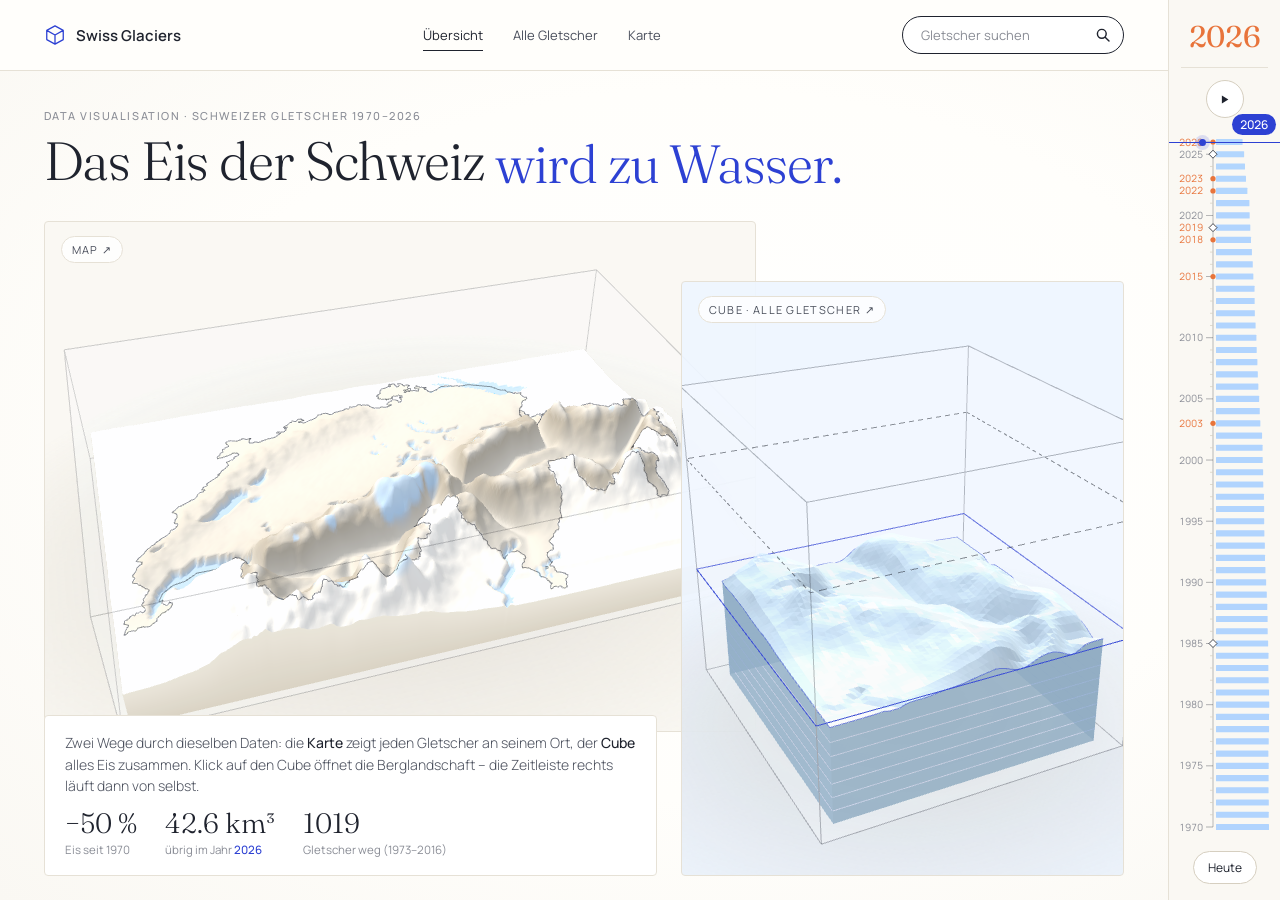
==== index.html @ a8d55f01 "New File Co-Authored-By: vmazzoleni <245824162+vmazzoleni@users.noreply.github.com>" ====
<!DOCTYPE html>
<html lang="de">
<head>
  <meta charset="UTF-8">
  <meta name="viewport" content="width=device-width, initial-scale=1.0">
  <title>Swiss Glaciers – Schweizer Gletscher 1970–2026</title>
  <link rel="preconnect" href="https://fonts.googleapis.com">
  <link rel="preconnect" href="https://fonts.gstatic.com" crossorigin>
  <link href="https://fonts.googleapis.com/css2?family=Fraunces:ital,opsz,wght@0,9..144,300;0,9..144,400;1,9..144,300&family=Manrope:wght@300;400;500;600&display=swap" rel="stylesheet">
  <link rel="stylesheet" href="css/style.css">
</head>
<body>
<div class="shell">

  <!-- ================= Kopfzeile ================= -->
  <header class="site-header">
    <a class="logo" href="#home" data-go="home">
      <svg viewBox="0 0 24 24" aria-hidden="true"><path d="M12 2l9 5v10l-9 5-9-5V7z M3 7l9 5 9-5 M12 12v10"/></svg>
      Swiss Glaciers
    </a>
    <nav class="main-nav" aria-label="Hauptnavigation">
      <a href="#home" data-go="home">Übersicht</a>
      <a href="#cube" data-go="cube">Alle Gletscher</a>
      <a href="#map" data-go="map">Karte</a>
    </nav>
    <form class="search" id="search" role="search" autocomplete="off">
      <input id="search-input" list="glacier-list" placeholder="Gletscher suchen" aria-label="Gletscher suchen">
      <datalist id="glacier-list"></datalist>
      <button type="submit" aria-label="Suchen">
        <svg viewBox="0 0 20 20" aria-hidden="true"><circle cx="8.5" cy="8.5" r="5.5"/><path d="M13 13l4.5 4.5"/></svg>
      </button>
    </form>
  </header>

  <main class="content">

    <!-- ================= Startseite: Karte + Cube (3 Zustände) ================= -->
    <section class="page page-home is-active state-overview" id="page-home">

      <div class="home-title">
        <p class="eyebrow" id="home-eyebrow">Data Visualisation · Schweizer Gletscher 1970–2026</p>
        <h1 class="t-overview">Das Eis der Schweiz <span class="rotator" aria-live="polite"><span class="rot-word">schmilzt.</span></span></h1>
        <h1 class="t-cube">Alle Gletscher <em id="t-cube-year">2026</em></h1>
        <h1 class="t-glacier"><span id="t-glacier-name">Gletscher</span> <em>1985–2026</em></h1>
      </div>

      <!-- Karte (bleibt im Cube-Modus blass oben links) -->
      <div class="panel panel-map" id="panel-map" role="link" tabindex="0" aria-label="Karte öffnen">
        <div class="panel-stage" id="home-map-stage"></div>
        <span class="panel-tag">Map <span aria-hidden="true">↗</span></span>
      </div>

      <!-- echtes Foto des Gletschers (Gletscher-Modus) -->
      <figure class="panel panel-photo" id="panel-photo">
        <img id="glacier-photo" alt="">
        <div class="photo-placeholder" id="photo-placeholder">
          <svg viewBox="0 0 300 160" aria-hidden="true"><path d="M0 150 L60 60 L95 100 L140 30 L190 110 L225 70 L300 150Z"/><path class="ice" d="M128 48 C140 70 150 95 175 128 M134 52 C142 78 155 105 168 132 M140 42 C152 66 168 92 186 120"/></svg>
          <span>Foto einfügen: <code id="photo-path">img/gletscher/aletsch.jpg</code></span>
        </div>
        <figcaption id="photo-caption">Foto</figcaption>
      </figure>

      <!-- Der Cube -->
      <div class="panel panel-cube" id="panel-cube" role="button" tabindex="0" aria-label="Cube öffnen">
        <div class="panel-stage" id="cube-stage"></div>
        <div class="label-layer" id="cube-labels"></div>
        <span class="panel-tag">Cube · alle Gletscher <span aria-hidden="true">↗</span></span>
        <p class="cube-hint" id="cube-hint">Gletscher anklicken · ziehen zum Drehen</p>
      </div>

      <!-- TEXT -->
      <div class="home-text">
        <p class="lead">Zwei Wege durch dieselben Daten: die <b>Karte</b> zeigt jeden Gletscher an seinem Ort, der <b>Cube</b> alles Eis zusammen. Klick auf den Cube öffnet die Berglandschaft – die Zeitleiste rechts läuft dann von selbst.</p>
        <div class="mini-stats">
          <div><strong id="st-pct">−50 %</strong><span>Eis seit 1970</span></div>
          <div><strong id="st-vol">42.6 km³</strong><span>übrig im Jahr <b class="yr">2026</b></span></div>
          <div><strong>1019</strong><span>Gletscher weg (1973–2016)</span></div>
        </div>
      </div>

      <button class="back-btn" id="back-btn" aria-label="Zurück">
        <svg viewBox="0 0 24 24" aria-hidden="true"><path d="M19 5v7a3 3 0 0 1-3 3H6 M10 11l-4 4 4 4"/></svg>
      </button>
    </section>

    <!-- ================= Karte (eigene Seite) ================= -->
    <section class="page page-detail" id="page-map">
      <div class="stage3d" id="map-stage"></div>
      <div class="label-layer" id="map-labels"></div>
      <div class="detail-head">
        <a class="pill pill-light back" href="#home" data-go="home">← Übersicht</a>
        <h2>Gletscher <em>auf der Karte</em></h2>
        <p>Ziehen zum Drehen · Scrollen zum Zoomen · Gletscher anklicken öffnet ihn im Cube</p>
      </div>
    </section>

    <!-- Zahlen-Karte -->
    <aside class="info-card" id="info-card" aria-label="Zahlen zum gewählten Jahr">
      <span class="eyebrow" id="info-kicker">Gletschereis Schweiz · <b id="info-year">2026</b></span>
      <div class="hero-num"><span id="hero-vol">42.6</span><small id="hero-unit">km³</small></div>
      <div class="bar" aria-hidden="true"><span id="hero-bar"></span></div>
      <p class="sub" id="hero-sub"><span id="hero-pct">50 %</span> vom Eis von 1970 ist noch da</p>
      <div class="info-row">
        <div><span class="eyebrow">seit 1970</span><strong id="loss-total">−42.4 km³</strong><span class="muted" id="loss-biel"></span></div>
        <div><span class="eyebrow">dieses Jahr</span><strong id="loss-year">−2.5 km³</strong><span class="muted" id="loss-year-pct"></span></div>
      </div>
      <p class="note" id="year-note"></p>
      <div class="chips" id="hot-chips" aria-label="Heisse Sommer"></div>
    </aside>

    <div id="tooltip" class="tooltip" role="status"></div>
  </main>

  <!-- ================= Zeitleiste rechts – 2026 oben ================= -->
  <aside class="timeline" aria-label="Zeitleiste 1970 bis 2026">
    <div class="tl-big" id="tl-big">2026</div>
    <button class="play" id="play-btn" aria-label="Abspielen">
      <svg viewBox="0 0 20 20" aria-hidden="true"><path class="i-play" d="M6 4l10 6-10 6z"/><path class="i-pause" d="M5 4h3v12H5zM12 4h3v12h-3z"/></svg>
    </button>
    <div class="tl-track" id="tl-track" tabindex="0" role="slider" aria-valuemin="1970" aria-valuemax="2026" aria-valuenow="2026" aria-label="Jahr wählen">
      <svg id="tl-svg"></svg>
      <div class="tl-handle" id="tl-handle"><span id="tl-handle-year">2026</span></div>
    </div>
    <button class="today" id="today-btn">Heute</button>
  </aside>
</div>

<script src="js/vendor/three.min.js"></script>
<script src="js/data.js"></script>
<script src="js/switzerland.js"></script>
<script src="js/scene.js"></script>
<script src="js/main.js"></script>
<script src="js/timeline.js"></script>
<script src="js/home.js"></script>
<script src="js/cubeview.js"></script>
<script src="js/mapview.js"></script>
<script>App.start();</script>
</body>
</html>
---- css/style.css ----
/* =====================================================================
   Swiss Glaciers – Prototyp 3 · helles Layout (angelehnt an simslifecycle.com)
   ===================================================================== */
:root {
  --bg:      #fffefb;
  --bg-2:    #faf8f3;
  --bg-3:    #f7f3e8;
  --line:    #e6e1d6;
  --line-2:  #d6cfc0;
  --ink:     #1f232e;
  --ink-2:   #4a4f5c;
  --muted:   #8a8d96;
  --blue:    #2d41d3;
  --sky:     #aad1ff;
  --sky-bg:  #eef6ff;
  --hot:     #e8743b;

  --serif: "Fraunces", "Tobias", Georgia, serif;
  --sans:  "Manrope", "Roobert", system-ui, -apple-system, sans-serif;

  --tl-w: 112px;
  --pad: clamp(24px, 3.4vw, 56px);
  --ease: cubic-bezier(.65, 0, .25, 1);
}

* { box-sizing: border-box; }
html, body { margin: 0; height: 100%; background: var(--bg); color: var(--ink); font-family: var(--sans); -webkit-font-smoothing: antialiased; }
button, input { font: inherit; color: inherit; }
a { color: inherit; text-decoration: none; }
[hidden] { display: none !important; }

.shell { height: 100vh; display: grid; grid-template-columns: 1fr var(--tl-w); grid-template-rows: auto 1fr; }
.site-header { grid-column: 1; grid-row: 1; }
.content     { grid-column: 1; grid-row: 2; position: relative; overflow: hidden; }
.timeline    { grid-column: 2; grid-row: 1 / span 2; }

/* ---------- Bausteine ---------- */
.eyebrow { font-size: 11px; letter-spacing: .14em; text-transform: uppercase; color: var(--muted); font-weight: 500; }
.eyebrow b { color: var(--blue); font-weight: 600; }
.muted { color: var(--muted); font-size: 12px; }
.pill { display: inline-flex; align-items: center; gap: 8px; padding: 10px 18px; border-radius: 30px; font-size: 14px; white-space: nowrap; cursor: pointer; transition: border-color .2s, background .2s; }
.pill-light { background: #fff; color: var(--ink); border: 1px solid var(--line); }
.pill-light:hover { border-color: var(--ink); }

/* ---------- Kopfzeile ---------- */
.site-header {
  display: flex; align-items: center; justify-content: space-between; gap: 24px;
  padding: 16px var(--pad); border-bottom: 1px solid var(--line); background: rgba(255,254,251,.9); backdrop-filter: blur(10px); z-index: 20;
}
.logo { display: flex; align-items: center; gap: 10px; font-weight: 600; font-size: 15px; }
.logo svg { width: 22px; height: 22px; fill: none; stroke: var(--blue); stroke-width: 1.4; stroke-linejoin: round; }
.main-nav { display: flex; gap: 30px; font-size: 13px; }
.main-nav a { color: var(--ink-2); padding: 6px 0; border-bottom: 1px solid transparent; transition: color .2s, border-color .2s; }
.main-nav a:hover, .main-nav a.is-active { color: var(--ink); border-color: var(--ink); }

.search { display: flex; align-items: center; border: 1.5px solid var(--ink); border-radius: 30px; padding: 4px 6px 4px 16px; background: #fff; transition: border-color .2s; }
.search input { border: 0; outline: none; background: none; width: 170px; font-size: 13px; }
.search input::placeholder { color: var(--muted); }
.search button { border: 0; background: none; cursor: pointer; width: 28px; height: 28px; display: grid; place-items: center; }
.search svg { width: 16px; height: 16px; fill: none; stroke: var(--ink); stroke-width: 1.8; stroke-linecap: round; }
.search:focus-within { border-color: var(--blue); }
.search.nohit { animation: shake .3s; border-color: var(--hot); }
@keyframes shake { 25% { transform: translateX(-4px); } 75% { transform: translateX(4px); } }

/* ---------- Seiten ---------- */
.page { position: absolute; inset: 0; opacity: 0; pointer-events: none; transition: opacity .5s ease; }
.page.is-active { opacity: 1; pointer-events: auto; }

/* =====================================================================
   STARTSEITE – Karte, Cube, Text in drei Zuständen
   ===================================================================== */
.page-home { background: radial-gradient(ellipse at 60% 45%, #ffffff 0%, var(--bg) 55%, var(--bg-2) 100%); }

.home-title { position: absolute; left: var(--pad); top: 26px; z-index: 6; pointer-events: none; }
.home-title h1 { font-family: var(--serif); font-weight: 300; letter-spacing: -.02em; line-height: 1.02; margin: 10px 0 0; font-size: clamp(38px, 4.2vw, 64px); }
.home-title h1 em { font-style: italic; color: var(--blue); }
.home-title .t-cube, .home-title .t-glacier { display: none; font-size: clamp(30px, 3vw, 44px); }
.state-cube .home-title .t-overview, .state-glacier .home-title .t-overview { display: none; }
.state-cube .home-title .t-cube { display: block; }
.state-glacier .home-title .t-glacier { display: block; }
.state-cube #home-eyebrow, .state-glacier #home-eyebrow { opacity: .8; }
.rotator { display: inline-block; height: 1.12em; line-height: 1.12; overflow: hidden; vertical-align: top; color: var(--blue); padding-right: .1em; }
.rot-word { display: inline-block; animation: rotIn .7s cubic-bezier(.2,.7,.2,1); }
.rot-word.out { animation: rotOut .45s ease forwards; }
@keyframes rotIn  { from { transform: translateY(100%); opacity: 0; } to { transform: none; opacity: 1; } }
@keyframes rotOut { to { transform: translateY(-100%); opacity: 0; } }

/* gemeinsame Panel-Basis: alle Positionen animieren */
.panel {
  position: absolute; margin: 0; border: 1px solid var(--line); border-radius: 4px; overflow: hidden;
  transition: left .9s var(--ease), top .9s var(--ease), width .9s var(--ease), height .9s var(--ease),
              opacity .7s ease, filter .7s ease, background .7s ease, border-color .3s, backdrop-filter .7s;
}
.panel-stage { position: absolute; inset: 0; }
.panel-stage canvas { display: block; }
.panel-tag {
  position: absolute; left: 16px; top: 14px; font-size: 11px; letter-spacing: .12em; text-transform: uppercase;
  color: var(--ink-2); background: rgba(255,255,255,.8); padding: 5px 10px; border-radius: 20px; border: 1px solid var(--line);
  transition: opacity .4s; pointer-events: none;
}

/* ---- Zustand 1: Übersicht (Skizze 1) ---- */
.panel-map   { left: var(--pad); top: 150px; width: 61%; height: calc(100% - 150px - 168px); background: var(--bg-2); cursor: pointer; z-index: 2; }
.panel-cube  { left: calc(100% - var(--pad) - 38%); top: 210px; width: 38%; height: calc(100% - 210px - 24px); background: rgba(238,246,255,.92); cursor: pointer; z-index: 3; }
.panel-photo { left: var(--pad); top: 110px; width: 28%; height: 30%; opacity: 0; pointer-events: none; z-index: 1; background: var(--bg-3); }
.panel-map:hover, .panel-cube:hover { border-color: var(--ink); }
.home-text {
  position: absolute; left: var(--pad); bottom: 24px; width: calc(61% - 40% + 18%); z-index: 2;
  border: 1px solid var(--line); background: #fff; border-radius: 4px; padding: 16px 20px; transition: opacity .5s, transform .5s;
}
.home-text { width: calc(61% - 2px); max-width: calc(100% - 38% - var(--pad) * 2 - 24px); }
.lead { font-size: 14px; line-height: 1.55; font-weight: 300; color: var(--ink-2); margin: 0 0 12px; }
.lead b { font-weight: 500; color: var(--ink); }
.mini-stats { display: flex; gap: 28px; }
.mini-stats strong { display: block; font-family: var(--serif); font-weight: 300; font-size: 28px; line-height: 1; }
.mini-stats span { font-size: 11.5px; color: var(--muted); }
.mini-stats b { color: var(--blue); font-weight: 500; }
.cube-hint { position: absolute; right: 16px; bottom: 12px; margin: 0; font-size: 11.5px; color: var(--muted); opacity: 0; transition: opacity .4s; pointer-events: none; }

.back-btn {
  position: absolute; left: var(--pad); bottom: 24px; z-index: 8; width: 48px; height: 48px; border-radius: 50%;
  border: 1.5px solid var(--ink); background: #fff; cursor: pointer; display: grid; place-items: center;
  opacity: 0; pointer-events: none; transition: opacity .4s, transform .2s;
}
.back-btn svg { width: 20px; height: 20px; fill: none; stroke: var(--ink); stroke-width: 1.8; stroke-linecap: round; stroke-linejoin: round; }
.back-btn:hover { transform: scale(1.06); border-color: var(--blue); }

/* ---- Zustand 2: Cube gross, Karte blass oben links (Skizze 1B) ---- */
.state-cube .panel-map, .state-glacier .panel-map {
  left: var(--pad); top: 96px; width: 44%; height: 44%;
  opacity: .32; filter: saturate(.25) brightness(1.08); border-color: transparent; background: transparent; z-index: 1;
}
.state-cube .panel-map:hover { opacity: .55; }
.state-glacier .panel-map { opacity: 0; pointer-events: none; }
.state-cube .panel-cube, .state-glacier .panel-cube {
  left: 21%; top: 72px; width: calc(79% - var(--pad)); height: calc(100% - 72px - 18px);
  background: rgba(255,254,251,.42); backdrop-filter: blur(1.5px); -webkit-backdrop-filter: blur(1.5px);
  border-color: rgba(31,35,46,.08); cursor: default; z-index: 3;
}
.state-cube .panel-cube:hover, .state-glacier .panel-cube:hover { border-color: rgba(31,35,46,.08); }
.state-cube .panel-tag, .state-glacier .panel-tag { opacity: 0; }
.state-cube .cube-hint, .state-glacier .cube-hint { opacity: 1; }
.state-cube .home-text, .state-glacier .home-text { opacity: 0; transform: translateY(12px); pointer-events: none; }
.state-cube .back-btn, .state-glacier .back-btn { opacity: 1; pointer-events: auto; }

/* ---- Zustand 3: ein Gletscher, echtes Foto oben links (Skizze 2B) ---- */
.state-glacier .panel-photo { opacity: 1; pointer-events: auto; top: 112px; width: 24%; height: 32%; z-index: 2; }
.state-glacier .panel-cube { left: 24%; width: calc(76% - var(--pad)); }
.panel-photo img { width: 100%; height: 100%; object-fit: cover; display: block; }
.panel-photo figcaption { position: absolute; left: 12px; bottom: 10px; font-size: 11.5px; background: rgba(255,255,255,.88); padding: 4px 9px; border-radius: 20px; }
.photo-placeholder { position: absolute; inset: 0; display: flex; flex-direction: column; align-items: center; justify-content: center; gap: 8px; color: var(--muted); font-size: 11.5px; text-align: center; padding: 16px; }
.photo-placeholder svg { width: 70%; max-height: 60%; }
.photo-placeholder svg path { fill: none; stroke: var(--ink-2); stroke-width: 1.2; stroke-linejoin: round; }
.photo-placeholder svg path.ice { stroke: #5aa9e6; }
.photo-placeholder code { font-size: 11px; color: var(--ink-2); }

/* ---- feine Beschriftungen ---- */
.label-layer { position: absolute; inset: 0; pointer-events: none; overflow: hidden; }
.glabel { position: absolute; left: 0; top: 0; pointer-events: auto; cursor: pointer; display: flex; flex-direction: column; align-items: flex-start; will-change: transform; }
.glabel .gl-text { display: flex; flex-direction: column; padding: 2px 6px 4px 6px; white-space: nowrap; border-left: .5px solid var(--ink); background: rgba(255,254,251,.5); }
.glabel .gl-name { font-size: 11px; font-weight: 400; letter-spacing: .02em; color: var(--ink); line-height: 1.25; }
.glabel .gl-val  { font-size: 10px; font-weight: 300; color: var(--muted); font-variant-numeric: tabular-nums; }
.glabel .gl-line { width: 0; border-left: .5px solid rgba(31,35,46,.55); }
.glabel .gl-dot  { width: 5px; height: 5px; border-radius: 50%; background: var(--blue); margin-left: -2.5px; box-shadow: 0 0 0 2px rgba(255,255,255,.8); }
.glabel.left { align-items: flex-end; }
.glabel.left .gl-text { border-left: 0; border-right: .5px solid var(--ink); align-items: flex-end; }
.glabel.left .gl-dot { margin-left: 0; margin-right: -2.5px; }
.glabel.collapsed .gl-text, .glabel.collapsed .gl-line { visibility: hidden; }
.glabel.collapsed:hover .gl-text, .glabel.collapsed:hover .gl-line { visibility: visible; }
.glabel.small .gl-name { font-size: 10px; color: var(--ink-2); }
.glabel.gone .gl-dot { background: var(--hot); }
.glabel.gone .gl-name { color: var(--hot); text-decoration: line-through; text-decoration-thickness: .5px; }
.glabel:hover .gl-name, .glabel.is-selected .gl-name { color: var(--blue); }
.glabel.is-selected .gl-text, .glabel.is-selected .gl-line { border-color: var(--blue); }
.glabel.is-selected .gl-name { font-weight: 600; }
.glabel.is-selected .gl-dot { box-shadow: 0 0 0 4px rgba(45,65,211,.2); }

/* =====================================================================
   KARTE (eigene Seite)
   ===================================================================== */
.page-detail { background: radial-gradient(ellipse at 50% 40%, #ffffff 0%, var(--bg-2) 60%, var(--bg-3) 100%); }
.stage3d { position: absolute; inset: 0; }
.stage3d canvas { display: block; cursor: grab; }
canvas.grabbing { cursor: grabbing !important; }
.state-cube .panel-cube canvas, .state-glacier .panel-cube canvas { cursor: grab; }
.detail-head { position: absolute; top: 28px; left: var(--pad); max-width: 520px; pointer-events: none; }
.detail-head > * { pointer-events: auto; }
.detail-head h2 { font-family: var(--serif); font-weight: 300; font-size: 48px; line-height: 1; margin: 22px 0 10px; letter-spacing: -.01em; }
.detail-head h2 em { font-style: italic; color: var(--blue); }
.detail-head p { margin: 0; font-size: 13px; color: var(--muted); }

/* ---------- Zahlen-Karte ---------- */
.info-card {
  position: absolute; left: var(--pad); bottom: 24px; width: 300px; z-index: 7;
  background: rgba(255,255,255,.9); backdrop-filter: blur(8px); border: 1px solid var(--line); border-radius: 4px;
  padding: 18px 20px; opacity: 0; transform: translateY(10px); transition: opacity .4s, transform .4s; pointer-events: none;
}
body.detail .info-card { opacity: 1; transform: none; pointer-events: auto; }
body.detail:not(.on-map) .info-card { bottom: 86px; width: 270px; }
body.detail:not(.on-map) .info-card .chips { display: none; }
.hero-num { font-family: var(--serif); font-weight: 300; font-size: 56px; line-height: 1; margin-top: 8px; letter-spacing: -.02em; }
.hero-num small { font-size: 22px; margin-left: 6px; color: var(--ink-2); }
.bar { height: 3px; background: var(--line); margin: 12px 0 8px; }
.bar span { display: block; height: 100%; background: var(--blue); transition: width .3s ease; }
.sub { margin: 0; font-size: 12.5px; color: var(--ink-2); font-weight: 300; }
.info-row { display: grid; grid-template-columns: 1fr 1fr; gap: 14px; margin-top: 14px; padding-top: 12px; border-top: 1px solid var(--line); }
.info-row > div { display: flex; flex-direction: column; gap: 3px; }
.info-row strong { font-family: var(--serif); font-weight: 400; font-size: 20px; white-space: nowrap; }
.note { font-size: 12px; line-height: 1.5; margin: 12px 0 0; color: var(--ink-2); min-height: 18px; }
.note.hot { color: var(--hot); }
.chips { display: flex; flex-wrap: wrap; gap: 6px; margin-top: 12px; }
.chip { font-size: 11.5px; padding: 4px 10px; border-radius: 20px; border: 1px solid rgba(232,116,59,.5); background: transparent; color: var(--hot); cursor: pointer; }
.chip:hover { background: rgba(232,116,59,.08); }
.chip.is-active { background: var(--hot); color: #fff; border-color: var(--hot); }

.tooltip { position: absolute; pointer-events: none; z-index: 30; background: #fff; border: 1px solid var(--line); border-radius: 4px; padding: 8px 10px; font-size: 12px; opacity: 0; transform: translate(-50%, calc(-100% - 12px)); transition: opacity .15s; white-space: nowrap; }
.tooltip.show { opacity: 1; }

/* =====================================================================
   ZEITLEISTE rechts – 2026 oben
   ===================================================================== */
.timeline { border-left: 1px solid var(--line); background: var(--bg-2); display: flex; flex-direction: column; align-items: stretch; padding: 18px 0 16px; gap: 12px; user-select: none; z-index: 21; }
.tl-big { text-align: center; font-family: var(--serif); font-weight: 400; font-size: 30px; letter-spacing: -.01em; font-variant-numeric: tabular-nums; border-bottom: 1px solid var(--line); padding-bottom: 12px; margin: 0 12px; }
.tl-big.hot { color: var(--hot); }
.play, .today { align-self: center; border: 1px solid var(--line-2); background: #fff; border-radius: 30px; cursor: pointer; transition: border-color .2s; }
.play { width: 38px; height: 38px; display: grid; place-items: center; }
.play svg { width: 13px; height: 13px; fill: var(--ink); }
.play .i-pause { display: none; }
.play.is-playing { border-color: var(--blue); }
.play.is-playing svg { fill: var(--blue); }
.play.is-playing .i-play { display: none; }
.play.is-playing .i-pause { display: block; }
.today { font-size: 12px; padding: 7px 14px; }
.play:hover, .today:hover { border-color: var(--ink); }
.tl-track { position: relative; flex: 1; margin: 0 10px; cursor: ns-resize; outline: none; }
.tl-track:focus-visible { box-shadow: 0 0 0 1px var(--blue); }
.tl-track svg { position: absolute; inset: 0; width: 100%; height: 100%; overflow: visible; }
.tl-axis  { stroke: var(--ink); stroke-width: .6; opacity: .5; }
.tl-tick  { stroke: var(--line-2); stroke-width: .75; }
.tl-tick.major { stroke: var(--ink); opacity: .45; }
.tl-label { font-family: var(--sans); font-size: 10px; fill: var(--muted); font-variant-numeric: tabular-nums; }
.tl-label.hot { fill: var(--hot); }
.tl-vol      { fill: var(--sky); opacity: .3; }
.tl-vol.past { opacity: .9; }
.tl-hot   { fill: var(--hot); }
.tl-event { fill: #fff; stroke: var(--ink); stroke-width: .8; }
.tl-handle { position: absolute; left: -10px; right: -10px; height: 0; pointer-events: none; border-top: 1px solid var(--blue); transition: top .2s ease-out; }
.tl-handle span { position: absolute; right: 4px; top: -8px; transform: translateY(-100%); font-size: 12px; font-weight: 500; color: #fff; background: var(--blue); padding: 2px 8px; border-radius: 20px; font-variant-numeric: tabular-nums; }
.tl-handle::before { content: ""; position: absolute; left: 30px; top: -4px; width: 7px; height: 7px; border-radius: 50%; background: var(--blue); box-shadow: 0 0 0 4px rgba(45,65,211,.15); }
.tl-playing .tl-handle::before { animation: pulse 1s infinite; }
@keyframes pulse { 50% { box-shadow: 0 0 0 7px rgba(45,65,211,.08); } }
.dragging .tl-handle { transition: none; }

@media (max-width: 1100px) {
  .main-nav { display: none; }
  .search input { width: 120px; }
}
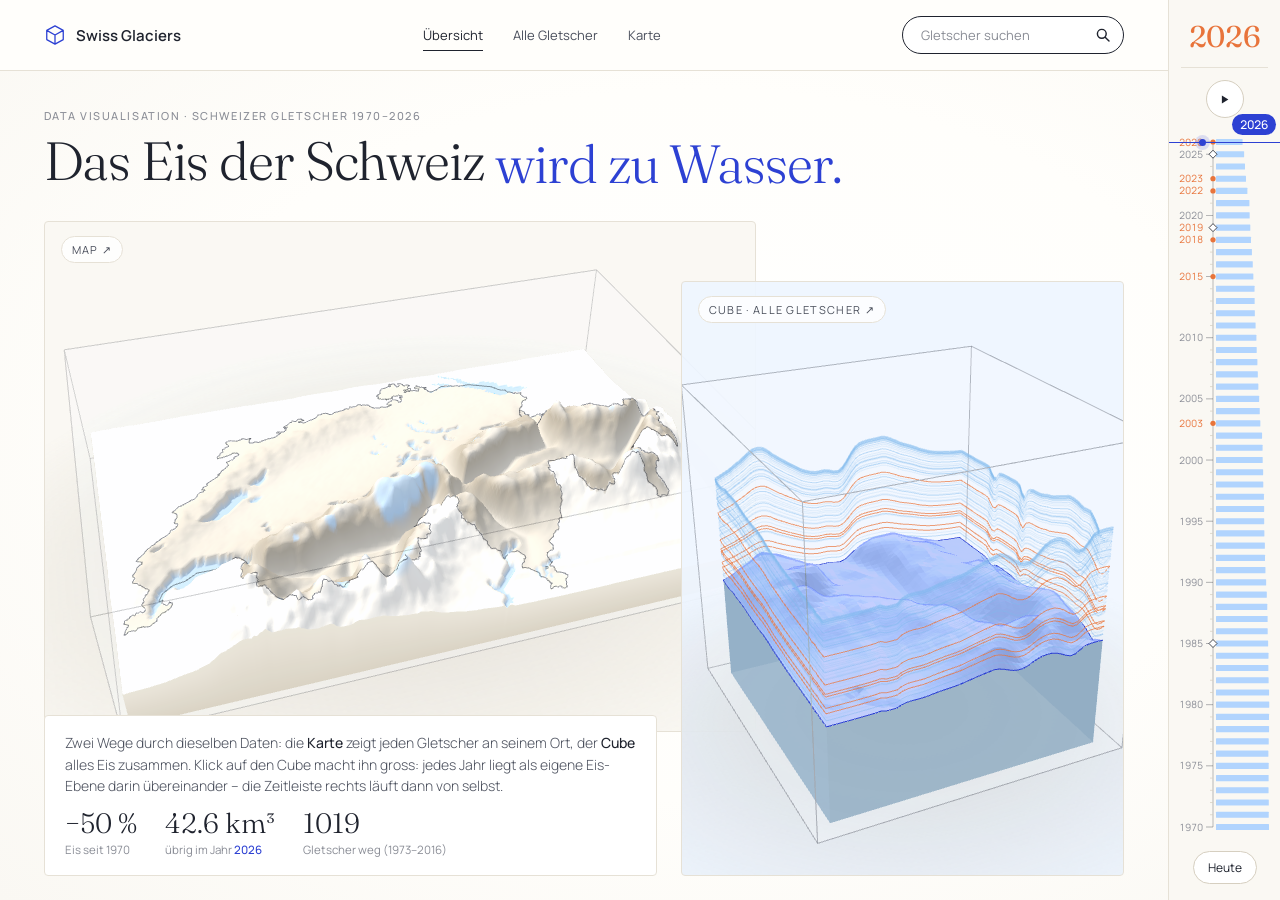
==== commit 6d51ef55: "New Cube way Co-Authored-By: vmazzoleni <245824162+vmazzoleni@users.noreply.github.com>" ====
--- a/index.html
+++ b/index.html
@@ -64,13 +64,15 @@
       <div class="panel panel-cube" id="panel-cube" role="button" tabindex="0" aria-label="Cube öffnen">
         <div class="panel-stage" id="cube-stage"></div>
         <div class="label-layer" id="cube-labels"></div>
+        <div class="year-layer" id="cube-years"><svg></svg></div>
         <span class="panel-tag">Cube · alle Gletscher <span aria-hidden="true">↗</span></span>
-        <p class="cube-hint" id="cube-hint">Gletscher anklicken · ziehen zum Drehen</p>
+        <p class="cube-hint" id="cube-hint">Maus auf eine Ebene = sie leuchtet · Klick = festhalten · Zylinder = Gletscher öffnen · ziehen = drehen</p>
+        <div class="pin-bar" id="pin-bar" hidden><span id="pin-count">1 Ebene festgehalten</span><button id="pin-clear" type="button">Auswahl löschen</button></div>
       </div>
 
       <!-- TEXT -->
       <div class="home-text">
-        <p class="lead">Zwei Wege durch dieselben Daten: die <b>Karte</b> zeigt jeden Gletscher an seinem Ort, der <b>Cube</b> alles Eis zusammen. Klick auf den Cube öffnet die Berglandschaft – die Zeitleiste rechts läuft dann von selbst.</p>
+        <p class="lead">Zwei Wege durch dieselben Daten: die <b>Karte</b> zeigt jeden Gletscher an seinem Ort, der <b>Cube</b> alles Eis zusammen. Klick auf den Cube macht ihn gross: jedes Jahr liegt als eigene Eis-Ebene darin übereinander – die Zeitleiste rechts läuft dann von selbst.</p>
         <div class="mini-stats">
           <div><strong id="st-pct">−50 %</strong><span>Eis seit 1970</span></div>
           <div><strong id="st-vol">42.6 km³</strong><span>übrig im Jahr <b class="yr">2026</b></span></div>
--- a/css/style.css
+++ b/css/style.css
@@ -174,6 +174,29 @@
 .glabel.is-selected .gl-text, .glabel.is-selected .gl-line { border-color: var(--blue); }
 .glabel.is-selected .gl-name { font-weight: 600; }
 .glabel.is-selected .gl-dot { box-shadow: 0 0 0 4px rgba(45,65,211,.2); }
+
+/* Jahres-Ebenen im Cube: leuchten, wenn gemeint */
+.year-layer { position: absolute; inset: 0; pointer-events: none; overflow: hidden; z-index: 4; }
+.year-layer svg { position: absolute; inset: 0; width: 100%; height: 100%; }
+.year-layer path { fill: none; stroke: rgba(31,35,46,.35); stroke-width: .6; }
+.year-layer path.hot { stroke: rgba(232,116,59,.6); }
+.year-layer path.lit { stroke: #4d6dff; stroke-width: 1.2; filter: drop-shadow(0 0 3px rgba(77,109,255,.7)); }
+.ylab { position: absolute; left: 0; top: 0; pointer-events: auto; cursor: pointer; display: flex; flex-direction: column; padding: 2px 8px; border-left: .5px solid var(--ink); background: rgba(255,254,251,.55); line-height: 1.2; white-space: nowrap; transition: background .2s, box-shadow .2s; will-change: transform; }
+.ylab b { font-size: 11.5px; font-weight: 500; font-variant-numeric: tabular-nums; }
+.ylab span { font-size: 10px; font-weight: 300; color: var(--muted); }
+.ylab.hot b { color: var(--hot); }
+.ylab:hover { background: #fff; }
+.ylab.lit { border-color: #4d6dff; background: rgba(238,246,255,.95); box-shadow: 0 0 0 1px rgba(77,109,255,.25), 0 0 18px rgba(77,109,255,.45); }
+.ylab.lit b { color: var(--blue); font-weight: 600; text-shadow: 0 0 8px rgba(77,109,255,.5); }
+.glabel.year .gl-name { font-variant-numeric: tabular-nums; }
+.glabel.year.hot .gl-name { color: var(--hot); }
+.glabel.year.lit .gl-name { color: var(--blue); font-weight: 600; text-shadow: 0 0 10px rgba(77,109,255,.55); }
+.glabel.year.lit .gl-text, .glabel.year.lit .gl-line { border-color: var(--blue); }
+.glabel.year.lit .gl-dot { box-shadow: 0 0 0 4px rgba(77,109,255,.25), 0 0 14px 4px rgba(77,109,255,.45); }
+.pin-bar { position: absolute; right: 16px; top: 14px; z-index: 5; display: flex; align-items: center; gap: 10px; font-size: 12px; background: #fff; border: 1px solid var(--line); border-radius: 30px; padding: 5px 6px 5px 14px; }
+.pin-bar::before { content: ""; width: 8px; height: 8px; border-radius: 50%; background: #4d6dff; box-shadow: 0 0 8px 2px rgba(77,109,255,.5); }
+.pin-bar button { border: 1px solid var(--line-2); background: none; border-radius: 20px; padding: 3px 10px; cursor: pointer; font-size: 11.5px; }
+.pin-bar button:hover { border-color: var(--ink); }
 
 /* =====================================================================
    KARTE (eigene Seite)
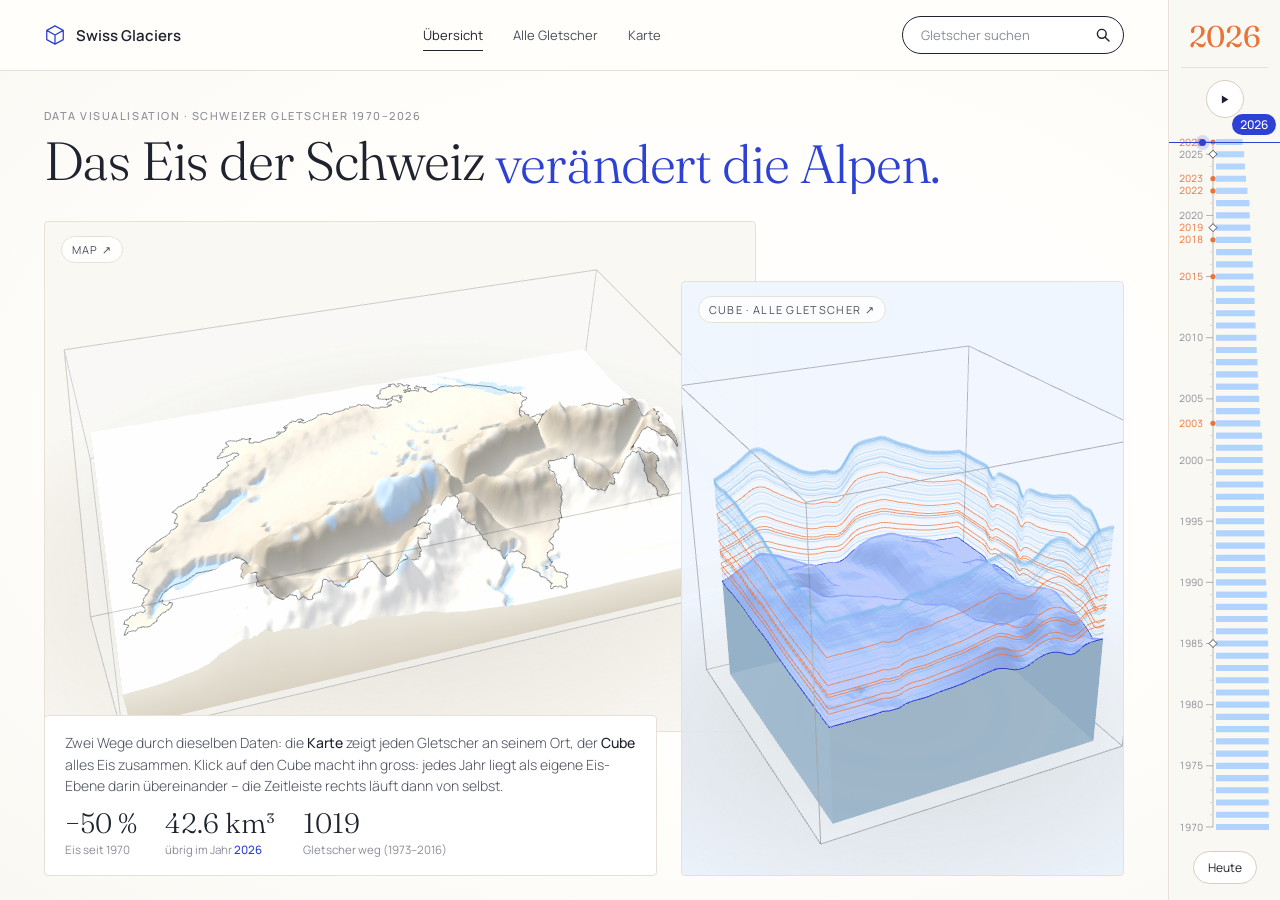
==== commit e0d706e7: "New Idea Co-Authored-By: vmazzoleni <245824162+vmazzoleni@users.noreply.github.com>" ====
--- a/index.html
+++ b/index.html
@@ -41,7 +41,7 @@
         <p class="eyebrow" id="home-eyebrow">Data Visualisation · Schweizer Gletscher 1970–2026</p>
         <h1 class="t-overview">Das Eis der Schweiz <span class="rotator" aria-live="polite"><span class="rot-word">schmilzt.</span></span></h1>
         <h1 class="t-cube">Alle Gletscher <em id="t-cube-year">2026</em></h1>
-        <h1 class="t-glacier"><span id="t-glacier-name">Gletscher</span> <em>1985–2026</em></h1>
+        <h1 class="t-glacier"><span id="t-glacier-name">Gletscher</span> <em>1970–2026</em></h1>
       </div>
 
       <!-- Karte (bleibt im Cube-Modus blass oben links) -->
@@ -50,21 +50,29 @@
         <span class="panel-tag">Map <span aria-hidden="true">↗</span></span>
       </div>
 
-      <!-- echtes Foto des Gletschers (Gletscher-Modus) -->
-      <figure class="panel panel-photo" id="panel-photo">
-        <img id="glacier-photo" alt="">
-        <div class="photo-placeholder" id="photo-placeholder">
-          <svg viewBox="0 0 300 160" aria-hidden="true"><path d="M0 150 L60 60 L95 100 L140 30 L190 110 L225 70 L300 150Z"/><path class="ice" d="M128 48 C140 70 150 95 175 128 M134 52 C142 78 155 105 168 132 M140 42 C152 66 168 92 186 120"/></svg>
-          <span>Foto einfügen: <code id="photo-path">img/gletscher/aletsch.jpg</code></span>
-        </div>
-        <figcaption id="photo-caption">Foto</figcaption>
-      </figure>
-
       <!-- Der Cube -->
       <div class="panel panel-cube" id="panel-cube" role="button" tabindex="0" aria-label="Cube öffnen">
         <div class="panel-stage" id="cube-stage"></div>
         <div class="label-layer" id="cube-labels"></div>
         <div class="year-layer" id="cube-years"><svg></svg></div>
+
+        <!-- Gletscher-Ansicht: Foto + Cutout mit Jahres-Profilen -->
+        <div class="gview" id="gview" hidden>
+          <img class="gv-photo" id="gv-photo" alt="" hidden>
+          <svg class="gv-fallback" id="gv-fallback" aria-hidden="true"></svg>
+          <div class="gv-table" id="gv-table"></div>
+          <div class="gv-cut" id="gv-cut"><svg id="gv-svg"></svg><span class="gv-cut-title">Höhenprofil · eine Linie pro Jahr</span></div>
+          <div class="gv-side">
+            <div class="gv-row"><span>Legende</span><b>Jahres-Ebenen</b></div>
+            <div class="gv-legend"><i></i><span>1970</span><span>2026</span></div>
+            <div class="gv-row"><span>Fels</span><b>schraffiert</b></div>
+            <div class="gv-row"><span>Eis</span><b>gewähltes Jahr</b></div>
+            <div class="gv-row"><span>- - -</span><b>Oberfläche 1970</b></div>
+            <div class="gv-row"><span>Zylinder</span><b>Eiskernbohrung</b></div>
+            <p class="gv-foot">Maus auf eine Linie = sie leuchtet · Klick = Jahr wählen</p>
+            <p class="gv-hint" id="gv-hint"></p>
+          </div>
+        </div>
         <span class="panel-tag">Cube · alle Gletscher <span aria-hidden="true">↗</span></span>
         <p class="cube-hint" id="cube-hint">Maus auf eine Ebene = sie leuchtet · Klick = festhalten · Zylinder = Gletscher öffnen · ziehen = drehen</p>
         <div class="pin-bar" id="pin-bar" hidden><span id="pin-count">1 Ebene festgehalten</span><button id="pin-clear" type="button">Auswahl löschen</button></div>
@@ -134,6 +142,7 @@
 <script src="js/main.js"></script>
 <script src="js/timeline.js"></script>
 <script src="js/home.js"></script>
+<script src="js/glacierview.js"></script>
 <script src="js/cubeview.js"></script>
 <script src="js/mapview.js"></script>
 <script>App.start();</script>
--- a/css/style.css
+++ b/css/style.css
@@ -102,7 +102,6 @@
 /* ---- Zustand 1: Übersicht (Skizze 1) ---- */
 .panel-map   { left: var(--pad); top: 150px; width: 61%; height: calc(100% - 150px - 168px); background: var(--bg-2); cursor: pointer; z-index: 2; }
 .panel-cube  { left: calc(100% - var(--pad) - 38%); top: 210px; width: 38%; height: calc(100% - 210px - 24px); background: rgba(238,246,255,.92); cursor: pointer; z-index: 3; }
-.panel-photo { left: var(--pad); top: 110px; width: 28%; height: 30%; opacity: 0; pointer-events: none; z-index: 1; background: var(--bg-3); }
 .panel-map:hover, .panel-cube:hover { border-color: var(--ink); }
 .home-text {
   position: absolute; left: var(--pad); bottom: 24px; width: calc(61% - 40% + 18%); z-index: 2;
@@ -143,16 +142,60 @@
 .state-cube .home-text, .state-glacier .home-text { opacity: 0; transform: translateY(12px); pointer-events: none; }
 .state-cube .back-btn, .state-glacier .back-btn { opacity: 1; pointer-events: auto; }
 
-/* ---- Zustand 3: ein Gletscher, echtes Foto oben links (Skizze 2B) ---- */
-.state-glacier .panel-photo { opacity: 1; pointer-events: auto; top: 112px; width: 24%; height: 32%; z-index: 2; }
-.state-glacier .panel-cube { left: 24%; width: calc(76% - var(--pad)); }
-.panel-photo img { width: 100%; height: 100%; object-fit: cover; display: block; }
-.panel-photo figcaption { position: absolute; left: 12px; bottom: 10px; font-size: 11.5px; background: rgba(255,255,255,.88); padding: 4px 9px; border-radius: 20px; }
-.photo-placeholder { position: absolute; inset: 0; display: flex; flex-direction: column; align-items: center; justify-content: center; gap: 8px; color: var(--muted); font-size: 11.5px; text-align: center; padding: 16px; }
-.photo-placeholder svg { width: 70%; max-height: 60%; }
-.photo-placeholder svg path { fill: none; stroke: var(--ink-2); stroke-width: 1.2; stroke-linejoin: round; }
-.photo-placeholder svg path.ice { stroke: #5aa9e6; }
-.photo-placeholder code { font-size: 11px; color: var(--ink-2); }
+/* ---- Zustand 3: ein Gletscher als Cutout (Referenz: Kristall mit Daten-Fenster) ---- */
+.state-glacier .panel-cube {
+  left: calc(var(--pad) + 68px); top: 120px; width: calc(100% - var(--pad) * 2 - 68px); height: calc(100% - 120px - 18px);
+  background: #0d1117; backdrop-filter: none; -webkit-backdrop-filter: none; border-color: #0d1117;
+}
+.state-glacier #cube-stage, .state-glacier .cube-hint { opacity: 0; pointer-events: none; }
+body.glacier-mode .info-card { opacity: 0 !important; pointer-events: none !important; }
+
+.gview { position: absolute; inset: 0; color: #fff; z-index: 4; animation: gvIn .8s ease; }
+@keyframes gvIn { from { opacity: 0; } to { opacity: 1; } }
+.gv-photo, .gv-fallback { position: absolute; inset: 0; width: 100%; height: 100%; object-fit: cover; }
+.gview::before { content: ""; position: absolute; inset: 0; z-index: 1; pointer-events: none;
+  background: linear-gradient(90deg, rgba(8,10,14,.82) 0%, rgba(8,10,14,.35) 30%, rgba(8,10,14,.15) 70%, rgba(8,10,14,.55) 100%); }
+.gv-table, .gv-cut, .gv-side { position: absolute; z-index: 2; }
+.gv-table { left: 3%; top: 7%; width: 21%; }
+.gv-side  { left: 78.5%; top: 7%; width: 18.5%; }
+.gv-row { display: flex; justify-content: space-between; gap: 10px; border-top: .5px solid rgba(255,255,255,.55); padding: 7px 0 9px; font-size: 11px; line-height: 1.3; }
+.gv-row span { color: rgba(255,255,255,.62); }
+.gv-row b { font-weight: 500; text-align: right; }
+.gv-row.now b { color: #aad1ff; text-shadow: 0 0 10px rgba(77,109,255,.8); }
+.gv-foot { font-size: 10px; color: rgba(255,255,255,.55); line-height: 1.45; margin: 10px 0 0; border-top: .5px solid rgba(255,255,255,.3); padding-top: 8px; }
+.gv-hint { font-size: 10.5px; color: rgba(255,255,255,.75); margin-top: 14px; }
+.gv-hint code { color: #fff; }
+.gv-legend { display: grid; grid-template-columns: 1fr 1fr; padding: 0 0 10px; font-size: 10px; color: rgba(255,255,255,.7); }
+.gv-legend i { grid-column: 1 / -1; height: 5px; margin-bottom: 4px; background: linear-gradient(90deg, #aad1ff, #4d6dff 55%, #be5ac8 80%, #ff783c); }
+.gv-legend span:last-child { text-align: right; }
+
+.gv-cut {
+  left: 26%; top: 7%; width: 50.5%; height: 84%;
+  border: 1px solid rgba(255,255,255,.85);
+  background: rgba(255,255,255,.04);
+  backdrop-filter: blur(5px) brightness(1.12) saturate(.75); -webkit-backdrop-filter: blur(5px) brightness(1.12) saturate(.75);
+}
+.gv-cut svg { position: absolute; inset: 0; width: 100%; height: 100%; overflow: visible; }
+.gv-cut-title { position: absolute; left: 0; top: -20px; font-size: 10px; letter-spacing: .14em; text-transform: uppercase; color: rgba(255,255,255,.8); }
+.gv-grid line { stroke: rgba(255,255,255,.13); stroke-width: .5; }
+.gv-axis line { stroke: rgba(255,255,255,.7); stroke-width: .6; }
+.gv-axis text { fill: rgba(255,255,255,.75); font-size: 10px; font-family: var(--sans); }
+.gv-bed { fill: url(#gv-rock); }
+.gv-bedline { fill: none; stroke: rgba(255,255,255,.75); stroke-width: .9; }
+.gv-icefill { fill: rgba(170,209,255,.26); }
+.gv-layer { fill: none; stroke-width: .8; opacity: .8; transition: stroke-width .15s; }
+.gv-layer.key { stroke-width: 1.4; opacity: 1; }
+.gv-layer.lit { stroke-width: 2.6; opacity: 1; }
+.gv-hit { fill: none; stroke: transparent; stroke-width: 9; pointer-events: stroke; cursor: pointer; }
+.gv-1970 { fill: none; stroke: rgba(255,255,255,.85); stroke-width: .8; stroke-dasharray: 4 3; pointer-events: none; }
+.gv-ylab line { stroke: rgba(255,255,255,.6); stroke-width: .5; }
+.gv-ylab text { fill: rgba(255,255,255,.85); font-size: 10.5px; font-family: var(--sans); font-variant-numeric: tabular-nums; }
+.gv-ylab .lit { fill: #fff; stroke: #aad1ff; font-weight: 600; }
+.gv-ylab text.lit { stroke: none; fill: #cfe3ff; filter: drop-shadow(0 0 4px rgba(77,109,255,.9)); }
+.gv-core rect, .gv-core ellipse { fill: rgba(238,246,255,.92); stroke: #2d41d3; stroke-width: .8; }
+.gv-core line { stroke: #2d41d3; stroke-width: .7; }
+.gv-core-lead { stroke: rgba(255,255,255,.6); stroke-width: .5; }
+.gv-cores text { fill: #fff; font-size: 10px; font-family: var(--sans); }
 
 /* ---- feine Beschriftungen ---- */
 .label-layer { position: absolute; inset: 0; pointer-events: none; overflow: hidden; }
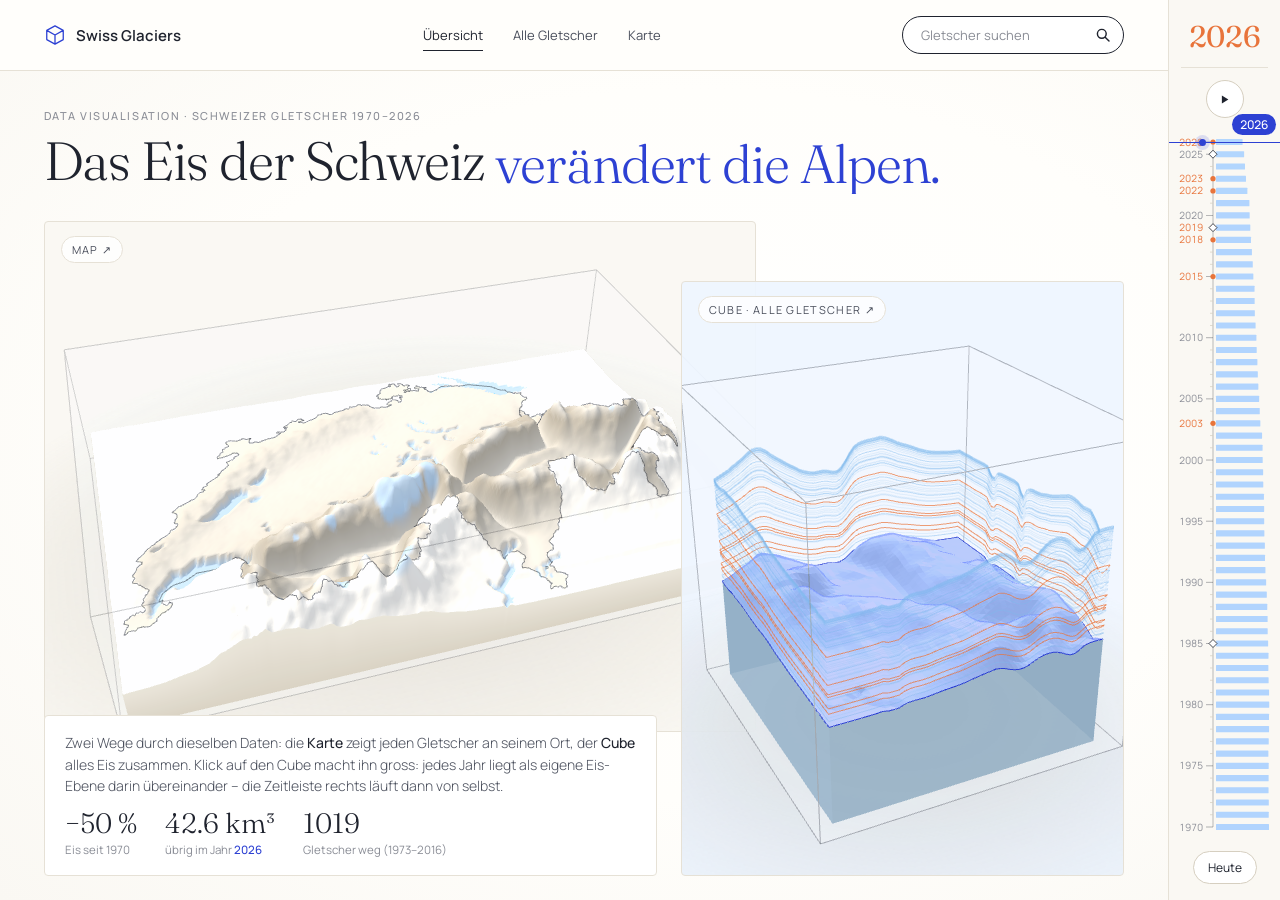
==== commit b6028b73: "map way Co-Authored-By: vmazzoleni <245824162+vmazzoleni@users.noreply.github.com>" ====
--- a/index.html
+++ b/index.html
@@ -40,14 +40,20 @@
       <div class="home-title">
         <p class="eyebrow" id="home-eyebrow">Data Visualisation · Schweizer Gletscher 1970–2026</p>
         <h1 class="t-overview">Das Eis der Schweiz <span class="rotator" aria-live="polite"><span class="rot-word">schmilzt.</span></span></h1>
-        <h1 class="t-cube">Alle Gletscher <em id="t-cube-year">2026</em></h1>
-        <h1 class="t-glacier"><span id="t-glacier-name">Gletscher</span> <em>1970–2026</em></h1>
+        <h1 class="t-cube">Alle Gletscher <em class="t-year">2026</em></h1>
+        <h1 class="t-glacier"><span class="t-gname">Gletscher</span> <em>1970–2026</em></h1>
+        <h1 class="t-map">Karte <em>· alle Gletscher</em></h1>
+        <h1 class="t-area"><span class="t-gname">Gletscher</span> <em>· Gebiet</em></h1>
+        <h1 class="t-probe">Kernbohrung <em id="pr-title">–</em></h1>
       </div>
 
       <!-- Karte (bleibt im Cube-Modus blass oben links) -->
       <div class="panel panel-map" id="panel-map" role="link" tabindex="0" aria-label="Karte öffnen">
         <div class="panel-stage" id="home-map-stage"></div>
+        <div class="label-layer" id="map-labels"></div>
         <span class="panel-tag">Map <span aria-hidden="true">↗</span></span>
+        <p class="map-hint">Gletscher anklicken · ziehen = drehen · scrollen = zoomen</p>
+        <p class="area-hint">Bohrkern anklicken · Höhenlinien alle 100 m · ziehen = drehen</p>
       </div>
 
       <!-- Der Cube -->
@@ -56,22 +62,13 @@
         <div class="label-layer" id="cube-labels"></div>
         <div class="year-layer" id="cube-years"><svg></svg></div>
 
-        <!-- Gletscher-Ansicht: Foto + Cutout mit Jahres-Profilen -->
+        <!-- Gletscher-Ansicht: Berg-Foto + Cutout-Fenster (hinter dem Würfel) -->
         <div class="gview" id="gview" hidden>
-          <img class="gv-photo" id="gv-photo" alt="" hidden>
-          <svg class="gv-fallback" id="gv-fallback" aria-hidden="true"></svg>
+          <img class="gv-mountain" id="gv-mountain" alt="Verschneiter Berggipfel">
+          <canvas class="gv-hole" id="gv-hole" aria-hidden="true"></canvas>
+          <canvas class="gv-slab" id="gv-slab" aria-hidden="true"></canvas>
+          <div class="gv-window" id="gv-window"><span class="gv-window-title">Cutout · Jahres-Ebenen</span></div>
           <div class="gv-table" id="gv-table"></div>
-          <div class="gv-cut" id="gv-cut"><svg id="gv-svg"></svg><span class="gv-cut-title">Höhenprofil · eine Linie pro Jahr</span></div>
-          <div class="gv-side">
-            <div class="gv-row"><span>Legende</span><b>Jahres-Ebenen</b></div>
-            <div class="gv-legend"><i></i><span>1970</span><span>2026</span></div>
-            <div class="gv-row"><span>Fels</span><b>schraffiert</b></div>
-            <div class="gv-row"><span>Eis</span><b>gewähltes Jahr</b></div>
-            <div class="gv-row"><span>- - -</span><b>Oberfläche 1970</b></div>
-            <div class="gv-row"><span>Zylinder</span><b>Eiskernbohrung</b></div>
-            <p class="gv-foot">Maus auf eine Linie = sie leuchtet · Klick = Jahr wählen</p>
-            <p class="gv-hint" id="gv-hint"></p>
-          </div>
         </div>
         <span class="panel-tag">Cube · alle Gletscher <span aria-hidden="true">↗</span></span>
         <p class="cube-hint" id="cube-hint">Maus auf eine Ebene = sie leuchtet · Klick = festhalten · Zylinder = Gletscher öffnen · ziehen = drehen</p>
@@ -88,20 +85,32 @@
         </div>
       </div>
 
+      <!-- Kernbohrung (Skizze 2A) -->
+      <section class="probe" id="probe" hidden aria-label="Kernbohrung">
+        <figure class="pr-photo-card">
+          <img id="pr-photo" alt="Gletscher-Gebiet">
+          <span class="pr-marker" aria-hidden="true"><i></i></span>
+          <figcaption><span class="eyebrow">Bohrstelle</span> <b id="pr-site">–</b></figcaption>
+        </figure>
+        <div class="pr-core" id="pr-core">
+          <div class="pr-head"><span class="pr-badge" id="pr-badge">Platzhalter</span><p id="pr-sub"></p><p class="pr-after" id="pr-after"></p></div>
+          <svg id="pr-svg"></svg>
+          <p class="pr-note" id="pr-note"></p>
+        </div>
+        <aside class="pr-side">
+          <figure class="pr-ice">
+            <img id="pr-icecore" alt="Echter Eiskern mit sichtbaren Jahresschichten" hidden>
+            <div class="pr-ice-ph" id="pr-icecore-ph" hidden><span>Foto Eiskern lädt aus dem Internet –<br>oder lokal ablegen: <code>img/eiskern.jpg</code></span></div>
+            <figcaption>Echter Eiskern mit Jahresschichten (GISP2, 1837 m Tiefe) · Foto: National Ice Core Laboratory / USGS, gemeinfrei, via Wikimedia Commons</figcaption>
+          </figure>
+          <button class="pr-toggle" id="pr-toggle" aria-pressed="false"><span class="sw"><i></i></span> Real Data</button>
+          <div class="pr-table-wrap" id="pr-table-wrap"><div class="pr-table" id="pr-table"></div></div>
+        </aside>
+      </section>
+
       <button class="back-btn" id="back-btn" aria-label="Zurück">
         <svg viewBox="0 0 24 24" aria-hidden="true"><path d="M19 5v7a3 3 0 0 1-3 3H6 M10 11l-4 4 4 4"/></svg>
       </button>
-    </section>
-
-    <!-- ================= Karte (eigene Seite) ================= -->
-    <section class="page page-detail" id="page-map">
-      <div class="stage3d" id="map-stage"></div>
-      <div class="label-layer" id="map-labels"></div>
-      <div class="detail-head">
-        <a class="pill pill-light back" href="#home" data-go="home">← Übersicht</a>
-        <h2>Gletscher <em>auf der Karte</em></h2>
-        <p>Ziehen zum Drehen · Scrollen zum Zoomen · Gletscher anklicken öffnet ihn im Cube</p>
-      </div>
     </section>
 
     <!-- Zahlen-Karte -->
@@ -138,6 +147,7 @@
 <script src="js/vendor/three.min.js"></script>
 <script src="js/data.js"></script>
 <script src="js/switzerland.js"></script>
+<script src="img/berg-cutout.js"></script>
 <script src="js/scene.js"></script>
 <script src="js/main.js"></script>
 <script src="js/timeline.js"></script>
@@ -145,6 +155,7 @@
 <script src="js/glacierview.js"></script>
 <script src="js/cubeview.js"></script>
 <script src="js/mapview.js"></script>
+<script src="js/probe.js"></script>
 <script>App.start();</script>
 </body>
 </html>
--- a/css/style.css
+++ b/css/style.css
@@ -74,11 +74,11 @@
 .home-title { position: absolute; left: var(--pad); top: 26px; z-index: 6; pointer-events: none; }
 .home-title h1 { font-family: var(--serif); font-weight: 300; letter-spacing: -.02em; line-height: 1.02; margin: 10px 0 0; font-size: clamp(38px, 4.2vw, 64px); }
 .home-title h1 em { font-style: italic; color: var(--blue); }
-.home-title .t-cube, .home-title .t-glacier { display: none; font-size: clamp(30px, 3vw, 44px); }
-.state-cube .home-title .t-overview, .state-glacier .home-title .t-overview { display: none; }
-.state-cube .home-title .t-cube { display: block; }
-.state-glacier .home-title .t-glacier { display: block; }
-.state-cube #home-eyebrow, .state-glacier #home-eyebrow { opacity: .8; }
+.home-title .t-cube, .home-title .t-glacier, .home-title .t-map, .home-title .t-area, .home-title .t-probe { display: none; font-size: clamp(30px, 3vw, 44px); }
+.page-home:not(.state-overview) .home-title .t-overview { display: none; }
+.state-cube .home-title .t-cube, .state-glacier .home-title .t-glacier, .state-map .home-title .t-map,
+.state-area .home-title .t-area, .state-probe .home-title .t-probe { display: block; }
+.page-home:not(.state-overview) #home-eyebrow { opacity: .8; }
 .rotator { display: inline-block; height: 1.12em; line-height: 1.12; overflow: hidden; vertical-align: top; color: var(--blue); padding-right: .1em; }
 .rot-word { display: inline-block; animation: rotIn .7s cubic-bezier(.2,.7,.2,1); }
 .rot-word.out { animation: rotOut .45s ease forwards; }
@@ -142,60 +142,133 @@
 .state-cube .home-text, .state-glacier .home-text { opacity: 0; transform: translateY(12px); pointer-events: none; }
 .state-cube .back-btn, .state-glacier .back-btn { opacity: 1; pointer-events: auto; }
 
-/* ---- Zustand 3: ein Gletscher als Cutout (Referenz: Kristall mit Daten-Fenster) ---- */
+/* ---- Zustand 3: ein Gletscher – Würfel vor dem Berg-Foto mit Cutout-Fenster ---- */
 .state-glacier .panel-cube {
   left: calc(var(--pad) + 68px); top: 120px; width: calc(100% - var(--pad) * 2 - 68px); height: calc(100% - 120px - 18px);
-  background: #0d1117; backdrop-filter: none; -webkit-backdrop-filter: none; border-color: #0d1117;
-}
-.state-glacier #cube-stage, .state-glacier .cube-hint { opacity: 0; pointer-events: none; }
+  background: #fff; backdrop-filter: none; -webkit-backdrop-filter: none; border-color: var(--line);
+}
 body.glacier-mode .info-card { opacity: 0 !important; pointer-events: none !important; }
-
-.gview { position: absolute; inset: 0; color: #fff; z-index: 4; animation: gvIn .8s ease; }
-@keyframes gvIn { from { opacity: 0; } to { opacity: 1; } }
-.gv-photo, .gv-fallback { position: absolute; inset: 0; width: 100%; height: 100%; object-fit: cover; }
-.gview::before { content: ""; position: absolute; inset: 0; z-index: 1; pointer-events: none;
-  background: linear-gradient(90deg, rgba(8,10,14,.82) 0%, rgba(8,10,14,.35) 30%, rgba(8,10,14,.15) 70%, rgba(8,10,14,.55) 100%); }
-.gv-table, .gv-cut, .gv-side { position: absolute; z-index: 2; }
-.gv-table { left: 3%; top: 7%; width: 21%; }
-.gv-side  { left: 78.5%; top: 7%; width: 18.5%; }
-.gv-row { display: flex; justify-content: space-between; gap: 10px; border-top: .5px solid rgba(255,255,255,.55); padding: 7px 0 9px; font-size: 11px; line-height: 1.3; }
-.gv-row span { color: rgba(255,255,255,.62); }
+.panel-cube .panel-stage { z-index: 1; }
+.panel-cube .label-layer, .panel-cube .year-layer { z-index: 3; }
+
+.gview { position: absolute; inset: 0; z-index: 0; animation: gvIn .9s ease; }
+@keyframes gvIn { from { opacity: 0; transform: scale(.985); } to { opacity: 1; transform: none; } }
+.gv-mountain {
+  position: absolute; right: 2%; bottom: 0; width: 64%; height: auto; z-index: 0;
+  filter: drop-shadow(0 30px 40px rgba(31,35,46,.18));
+}
+.gv-hole, .gv-slab { position: absolute; pointer-events: none; }
+.gv-hole { z-index: 1; }
+.gv-slab { z-index: 2; }
+/* Rahmen + Raster liegen wie bedrucktes Glas über dem herausgeschnittenen Stück */
+.gv-window {
+  position: absolute; left: 28%; top: 6%; width: 45%; height: 86%; z-index: 3;
+  border: 1px solid rgba(31,35,46,.75);
+  background-image:
+    linear-gradient(rgba(31,35,46,.08) 1px, transparent 1px),
+    linear-gradient(90deg, rgba(31,35,46,.08) 1px, transparent 1px);
+  background-size: 100% 6.25%, 8.333% 100%;
+}
+.gv-window::before, .gv-window::after { content: ""; position: absolute; background: rgba(31,35,46,.7); }
+.gv-window::before { left: -1px; right: -1px; top: 9%; height: 1px; }
+.gv-window::after  { top: -1px; bottom: -1px; left: 18%; width: 1px; }
+.gv-window-title { position: absolute; left: 0; top: -20px; font-size: 10px; letter-spacing: .14em; text-transform: uppercase; color: var(--ink-2); }
+
+.gv-table { position: absolute; left: 3%; top: 6%; width: 23%; z-index: 2; }
+.gv-row { display: flex; justify-content: space-between; gap: 10px; border-top: .5px solid rgba(31,35,46,.55); padding: 7px 0 9px; font-size: 11px; line-height: 1.3; }
+.gv-row span { color: var(--muted); }
 .gv-row b { font-weight: 500; text-align: right; }
-.gv-row.now b { color: #aad1ff; text-shadow: 0 0 10px rgba(77,109,255,.8); }
-.gv-foot { font-size: 10px; color: rgba(255,255,255,.55); line-height: 1.45; margin: 10px 0 0; border-top: .5px solid rgba(255,255,255,.3); padding-top: 8px; }
-.gv-hint { font-size: 10.5px; color: rgba(255,255,255,.75); margin-top: 14px; }
-.gv-hint code { color: #fff; }
-.gv-legend { display: grid; grid-template-columns: 1fr 1fr; padding: 0 0 10px; font-size: 10px; color: rgba(255,255,255,.7); }
-.gv-legend i { grid-column: 1 / -1; height: 5px; margin-bottom: 4px; background: linear-gradient(90deg, #aad1ff, #4d6dff 55%, #be5ac8 80%, #ff783c); }
-.gv-legend span:last-child { text-align: right; }
-
-.gv-cut {
-  left: 26%; top: 7%; width: 50.5%; height: 84%;
-  border: 1px solid rgba(255,255,255,.85);
-  background: rgba(255,255,255,.04);
-  backdrop-filter: blur(5px) brightness(1.12) saturate(.75); -webkit-backdrop-filter: blur(5px) brightness(1.12) saturate(.75);
-}
-.gv-cut svg { position: absolute; inset: 0; width: 100%; height: 100%; overflow: visible; }
-.gv-cut-title { position: absolute; left: 0; top: -20px; font-size: 10px; letter-spacing: .14em; text-transform: uppercase; color: rgba(255,255,255,.8); }
-.gv-grid line { stroke: rgba(255,255,255,.13); stroke-width: .5; }
-.gv-axis line { stroke: rgba(255,255,255,.7); stroke-width: .6; }
-.gv-axis text { fill: rgba(255,255,255,.75); font-size: 10px; font-family: var(--sans); }
-.gv-bed { fill: url(#gv-rock); }
-.gv-bedline { fill: none; stroke: rgba(255,255,255,.75); stroke-width: .9; }
-.gv-icefill { fill: rgba(170,209,255,.26); }
-.gv-layer { fill: none; stroke-width: .8; opacity: .8; transition: stroke-width .15s; }
-.gv-layer.key { stroke-width: 1.4; opacity: 1; }
-.gv-layer.lit { stroke-width: 2.6; opacity: 1; }
-.gv-hit { fill: none; stroke: transparent; stroke-width: 9; pointer-events: stroke; cursor: pointer; }
-.gv-1970 { fill: none; stroke: rgba(255,255,255,.85); stroke-width: .8; stroke-dasharray: 4 3; pointer-events: none; }
-.gv-ylab line { stroke: rgba(255,255,255,.6); stroke-width: .5; }
-.gv-ylab text { fill: rgba(255,255,255,.85); font-size: 10.5px; font-family: var(--sans); font-variant-numeric: tabular-nums; }
-.gv-ylab .lit { fill: #fff; stroke: #aad1ff; font-weight: 600; }
-.gv-ylab text.lit { stroke: none; fill: #cfe3ff; filter: drop-shadow(0 0 4px rgba(77,109,255,.9)); }
-.gv-core rect, .gv-core ellipse { fill: rgba(238,246,255,.92); stroke: #2d41d3; stroke-width: .8; }
-.gv-core line { stroke: #2d41d3; stroke-width: .7; }
-.gv-core-lead { stroke: rgba(255,255,255,.6); stroke-width: .5; }
-.gv-cores text { fill: #fff; font-size: 10px; font-family: var(--sans); }
+.gv-row.now b { color: var(--blue); text-shadow: 0 0 10px rgba(77,109,255,.45); }
+.gv-row.key b { color: var(--blue); }
+.gv-gone { font-size: 11.5px; color: var(--hot); margin: 6px 0 0; }
+.gv-legend { border-top: .5px solid rgba(31,35,46,.55); padding-top: 10px; margin-top: 6px; display: grid; gap: 6px; font-size: 10.5px; color: var(--ink-2); }
+.gv-legend div { display: flex; align-items: center; gap: 8px; }
+.gv-legend i { display: inline-block; width: 22px; height: 0; border-top: 1px solid #7fb8ec; }
+.gv-legend .l-hot { border-color: var(--hot); }
+.gv-legend .l-lit { border-top: 3px solid #4d6dff; box-shadow: 0 0 8px rgba(77,109,255,.7); }
+.gv-legend .l-core { width: 7px; height: 14px; border: 1px solid var(--blue); background: #eef6ff; border-radius: 2px; margin: 0 7px; }
+.gv-foot { font-size: 10px; color: var(--muted); line-height: 1.5; margin: 12px 0 0; }
+
+/* ---- Karten-Weg: Karte gross, Cube im Hintergrund (Skizze 1A) ---- */
+.map-hint, .area-hint { position: absolute; left: 50%; transform: translateX(-50%); bottom: 12px; margin: 0; font-size: 11.5px; color: var(--muted); opacity: 0; transition: opacity .4s; pointer-events: none; z-index: 4; }
+.state-map .map-hint, .state-area .area-hint { opacity: 1; }
+.state-map .area-hint, .state-area .map-hint { display: none; }
+.state-map .panel-map, .state-area .panel-map {
+  left: var(--pad); top: 72px; width: calc(100% - var(--pad) * 2); height: calc(100% - 72px - 18px);
+  background: transparent; border-color: transparent; cursor: default; z-index: 2;
+}
+.state-map .panel-map:hover, .state-area .panel-map:hover { border-color: transparent; }
+.state-map .panel-map canvas, .state-area .panel-map canvas { cursor: grab; }
+.state-map .panel-cube {
+  left: calc(100% - var(--pad) - 19%); top: calc(100% - 18px - 26%); width: 19%; height: 26%;
+  opacity: .28; filter: saturate(.3) blur(1.2px); background: transparent; border-color: transparent; z-index: 1;
+}
+.state-map .panel-cube:hover { opacity: .6; filter: none; }
+.state-area .panel-cube {
+  left: calc(100% - var(--pad) - 21%); top: calc(100% - 18px - 30%); width: 21%; height: 30%;
+  background: rgba(238,246,255,.92); z-index: 4;
+}
+.state-map .panel-tag, .state-area .panel-tag, .state-probe .panel-tag { opacity: 0; }
+.state-area .panel-cube::after { content: "Cube · dieser Gletscher ↗"; position: absolute; left: 12px; top: 10px; font-size: 10.5px; letter-spacing: .1em; text-transform: uppercase; color: var(--ink-2); }
+.state-map .home-text, .state-area .home-text, .state-probe .home-text { opacity: 0; transform: translateY(12px); pointer-events: none; }
+.state-map .back-btn, .state-area .back-btn, .state-probe .back-btn { opacity: 1; pointer-events: auto; }
+
+/* ---- Kernbohrung (Skizze 2A): Karte klein oben links ---- */
+.state-probe .panel-map { left: calc(var(--pad) + 68px); top: 116px; width: 25%; height: 26%; background: var(--bg-2); border-color: var(--line); z-index: 4; cursor: pointer; }
+.state-probe .panel-cube { opacity: 0; pointer-events: none; }
+.probe {
+  position: absolute; left: calc(var(--pad) + 68px); right: var(--pad); top: 116px; bottom: 18px; z-index: 3;
+  display: grid; grid-template-columns: 25% 1fr 300px; gap: 28px; animation: gvIn .8s ease;
+}
+.pr-photo-card { margin: 0; align-self: end; height: calc(74% - 22px); position: relative; border: 1px solid var(--line); background: #fff; overflow: hidden; }
+.pr-photo-card img { position: absolute; inset: 0; width: 100%; height: 100%; object-fit: cover; object-position: 45% 40%; }
+.pr-photo-card figcaption { position: absolute; left: 10px; top: 10px; font-size: 12px; background: rgba(255,255,255,.9); padding: 4px 10px; border-radius: 20px; }
+.pr-photo-card figcaption b { font-weight: 500; }
+.pr-marker { position: absolute; left: 50%; top: 34%; width: 0; height: 0; }
+.pr-marker i { position: absolute; left: -7px; top: -18px; width: 14px; height: 22px; border-radius: 7px / 4px; background: linear-gradient(90deg, #cfe4f7, #fff 40%, #a9cdee); border: 1px solid var(--blue); box-shadow: 0 0 0 6px rgba(77,109,255,.15), 0 0 18px rgba(77,109,255,.55); animation: pulse 1.6s infinite; }
+.pr-core { position: relative; border-left: .5px solid var(--line-2); border-right: .5px solid var(--line-2); display: flex; flex-direction: column; min-height: 0; }
+.pr-head { padding: 0 20px; }
+.pr-head p { margin: 6px 0 0; font-size: 12.5px; color: var(--ink-2); }
+.pr-badge { display: inline-block; font-size: 10.5px; letter-spacing: .12em; text-transform: uppercase; padding: 3px 9px; border-radius: 20px; border: 1px solid var(--line-2); color: var(--muted); }
+.pr-badge.real { border-color: var(--hot); color: var(--hot); }
+.pr-core svg { flex: 1; width: 100%; min-height: 0; }
+.pr-after { color: var(--blue) !important; font-weight: 500; min-height: 16px; }
+.pr-note { margin: 0; padding: 0 20px; font-size: 10.5px; color: var(--muted); }
+.pr-axis line { stroke: rgba(31,35,46,.5); stroke-width: .6; }
+.pr-axis text { font-size: 10px; fill: var(--muted); font-family: var(--sans); }
+.pr-body { stroke: rgba(45,65,211,.5); stroke-width: .8; }
+.pr-bottom { fill: #bcd9f2; stroke: rgba(45,65,211,.5); stroke-width: .8; }
+.pr-top { fill: #f4f9fe; stroke: var(--ink); stroke-width: 1.4; }
+.pr-ring { stroke: rgba(45,65,211,.55); stroke-width: .9; }
+.pr-ring.schem { stroke-dasharray: 3 3; }
+.pr-ring.on { stroke: #4d6dff; stroke-width: 2; }
+.pr-lead { stroke: rgba(31,35,46,.45); stroke-width: .5; }
+.pr-lead.on { stroke: #4d6dff; }
+.pr-yl { font-size: 11px; fill: var(--ink); font-family: var(--sans); font-variant-numeric: tabular-nums; }
+.pr-yl.on { fill: var(--blue); font-weight: 600; }
+.pr-yl.top { font-weight: 500; }
+.pr-side { display: flex; flex-direction: column; gap: 14px; min-height: 0; }
+.pr-ice { margin: 0; border: 1px solid var(--line); background: #fff; }
+.pr-ice img { display: block; width: 100%; height: 180px; object-fit: cover; }
+.pr-ice-ph { height: 180px; display: grid; place-items: center; text-align: center; font-size: 11px; line-height: 1.6; color: var(--muted); background: var(--bg-3); }
+.pr-ice figcaption { font-size: 10px; color: var(--muted); padding: 7px 10px; line-height: 1.4; }
+.pr-toggle { align-self: flex-start; display: flex; align-items: center; gap: 10px; border: 1px solid var(--ink); background: #fff; border-radius: 30px; padding: 7px 14px 7px 8px; cursor: pointer; font-size: 13px; }
+.pr-toggle .sw { width: 30px; height: 17px; border-radius: 10px; background: var(--line-2); position: relative; transition: background .2s; }
+.pr-toggle .sw i { position: absolute; left: 2px; top: 2px; width: 13px; height: 13px; border-radius: 50%; background: #fff; transition: left .2s; box-shadow: 0 1px 2px rgba(0,0,0,.2); }
+.pr-toggle[aria-pressed="true"] .sw { background: var(--blue); }
+.pr-toggle[aria-pressed="true"] .sw i { left: 15px; }
+.pr-table-wrap { max-height: 0; overflow: hidden; transition: max-height .45s var(--ease); }
+.pr-table-wrap.open { max-height: 60vh; overflow-y: auto; }
+.pr-table { border-top: .5px solid var(--ink); }
+.pr-row { display: grid; grid-template-columns: 42% 1fr; gap: 10px; border-bottom: .5px solid var(--line-2); padding: 7px 0; font-size: 11px; line-height: 1.35; }
+.pr-row span { color: var(--muted); }
+.pr-row b { font-weight: 500; }
+.pr-src { font-size: 10.5px; color: var(--muted); padding: 8px 0; line-height: 1.5; }
+.pr-src a { color: var(--blue); }
+.pr-empty { font-size: 11.5px; color: var(--ink-2); margin: 10px 0 8px; }
+.pr-jumps { display: flex; flex-direction: column; gap: 6px; }
+.pr-jump { text-align: left; border: 1px solid var(--line-2); background: #fff; border-radius: 20px; padding: 6px 12px; font-size: 11.5px; cursor: pointer; }
+.pr-jump:hover { border-color: var(--blue); color: var(--blue); }
 
 /* ---- feine Beschriftungen ---- */
 .label-layer { position: absolute; inset: 0; pointer-events: none; overflow: hidden; }
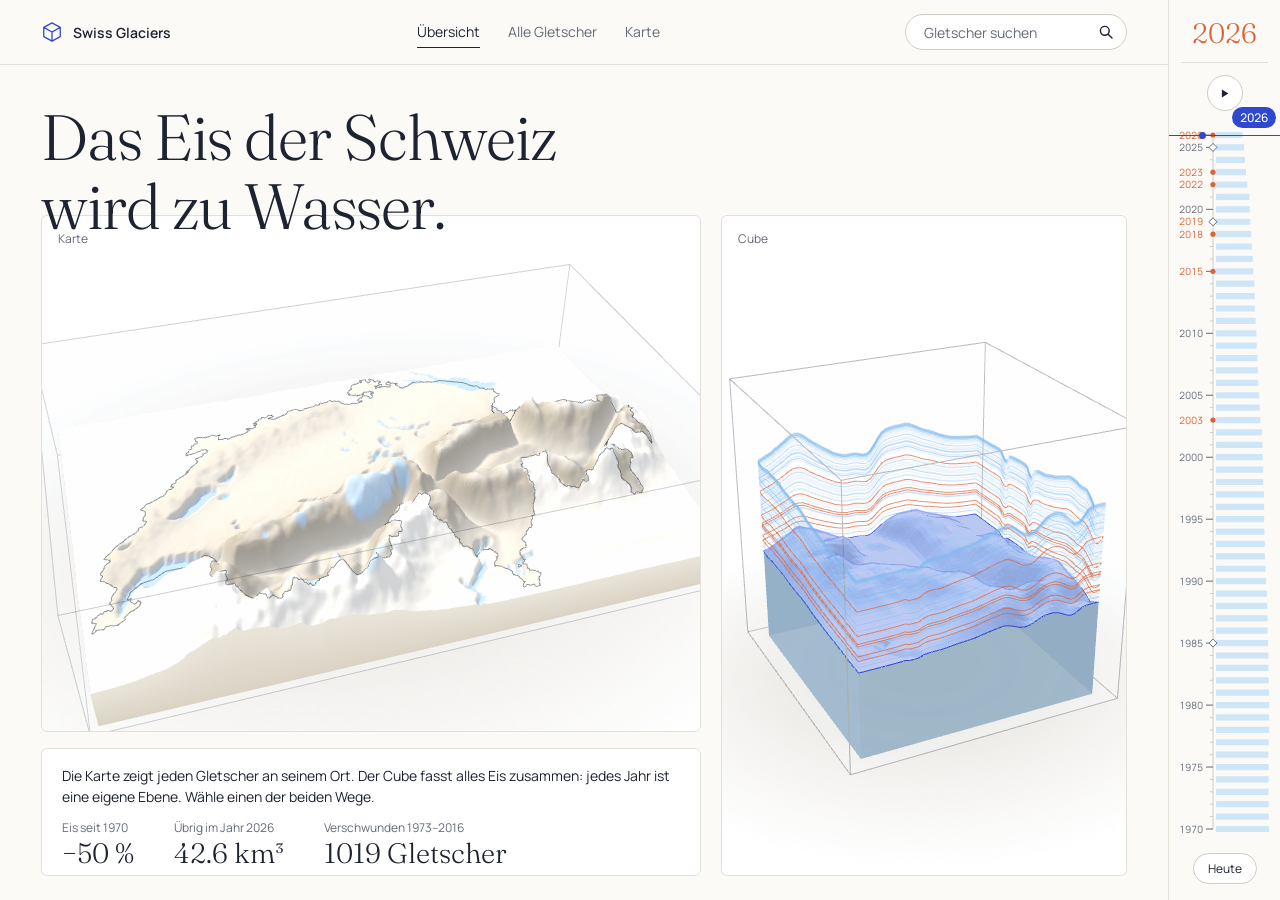
==== commit f9b1b925: "new map inspiration Co-Authored-By: vmazzoleni <245824162+vmazzoleni@users.noreply.github.com>" ====
--- a/index.html
+++ b/index.html
@@ -6,7 +6,7 @@
   <title>Swiss Glaciers – Schweizer Gletscher 1970–2026</title>
   <link rel="preconnect" href="https://fonts.googleapis.com">
   <link rel="preconnect" href="https://fonts.gstatic.com" crossorigin>
-  <link href="https://fonts.googleapis.com/css2?family=Fraunces:ital,opsz,wght@0,9..144,300;0,9..144,400;1,9..144,300&family=Manrope:wght@300;400;500;600&display=swap" rel="stylesheet">
+  <link href="https://fonts.googleapis.com/css2?family=Fraunces:opsz,wght@9..144,300;9..144,400&family=Manrope:wght@400;500;600&display=swap" rel="stylesheet">
   <link rel="stylesheet" href="css/style.css">
 </head>
 <body>
@@ -33,104 +33,97 @@
   </header>
 
   <main class="content">
-
-    <!-- ================= Startseite: Karte + Cube (3 Zustände) ================= -->
     <section class="page page-home is-active state-overview" id="page-home">
 
-      <div class="home-title">
-        <p class="eyebrow" id="home-eyebrow">Data Visualisation · Schweizer Gletscher 1970–2026</p>
-        <h1 class="t-overview">Das Eis der Schweiz <span class="rotator" aria-live="polite"><span class="rot-word">schmilzt.</span></span></h1>
-        <h1 class="t-cube">Alle Gletscher <em class="t-year">2026</em></h1>
-        <h1 class="t-glacier"><span class="t-gname">Gletscher</span> <em>1970–2026</em></h1>
-        <h1 class="t-map">Karte <em>· alle Gletscher</em></h1>
-        <h1 class="t-area"><span class="t-gname">Gletscher</span> <em>· Gebiet</em></h1>
-        <h1 class="t-probe">Kernbohrung <em id="pr-title">–</em></h1>
+      <!-- Kopf jeder Ansicht: Zurück + Pfad, Titel, ein Satz -->
+      <div class="view-head">
+        <nav class="crumbs" aria-label="Pfad">
+          <button class="back-btn" id="back-btn" aria-label="Zurück">
+            <svg viewBox="0 0 24 24" aria-hidden="true"><path d="M19 5v7a3 3 0 0 1-3 3H6 M10 11l-4 4 4 4"/></svg>
+          </button>
+          <ol id="crumbs"></ol>
+        </nav>
+        <h1 id="view-title">Das Eis der Schweiz <span class="rotator" aria-live="polite"><span class="rot-word">schmilzt.</span></span></h1>
+        <p class="view-lede" id="view-lede"></p>
       </div>
 
-      <!-- Karte (bleibt im Cube-Modus blass oben links) -->
+      <!-- Karte -->
       <div class="panel panel-map" id="panel-map" role="link" tabindex="0" aria-label="Karte öffnen">
         <div class="panel-stage" id="home-map-stage"></div>
         <div class="label-layer" id="map-labels"></div>
-        <span class="panel-tag">Map <span aria-hidden="true">↗</span></span>
-        <p class="map-hint">Gletscher anklicken · ziehen = drehen · scrollen = zoomen</p>
-        <p class="area-hint">Bohrkern anklicken · Höhenlinien alle 100 m · ziehen = drehen</p>
+        <span class="panel-tag">Karte</span>
       </div>
 
-      <!-- Der Cube -->
+      <!-- Cube -->
       <div class="panel panel-cube" id="panel-cube" role="button" tabindex="0" aria-label="Cube öffnen">
         <div class="panel-stage" id="cube-stage"></div>
         <div class="label-layer" id="cube-labels"></div>
         <div class="year-layer" id="cube-years"><svg></svg></div>
 
-        <!-- Gletscher-Ansicht: Berg-Foto + Cutout-Fenster (hinter dem Würfel) -->
+        <!-- Gletscher-Ansicht: Berg-Foto + Cutout (hinter dem Würfel) -->
         <div class="gview" id="gview" hidden>
           <img class="gv-mountain" id="gv-mountain" alt="Verschneiter Berggipfel">
           <canvas class="gv-hole" id="gv-hole" aria-hidden="true"></canvas>
           <canvas class="gv-slab" id="gv-slab" aria-hidden="true"></canvas>
-          <div class="gv-window" id="gv-window"><span class="gv-window-title">Cutout · Jahres-Ebenen</span></div>
+          <div class="gv-window" id="gv-window"></div>
           <div class="gv-table" id="gv-table"></div>
         </div>
-        <span class="panel-tag">Cube · alle Gletscher <span aria-hidden="true">↗</span></span>
-        <p class="cube-hint" id="cube-hint">Maus auf eine Ebene = sie leuchtet · Klick = festhalten · Zylinder = Gletscher öffnen · ziehen = drehen</p>
+        <span class="panel-tag" id="cube-tag">Cube</span>
         <div class="pin-bar" id="pin-bar" hidden><span id="pin-count">1 Ebene festgehalten</span><button id="pin-clear" type="button">Auswahl löschen</button></div>
       </div>
 
-      <!-- TEXT -->
-      <div class="home-text">
-        <p class="lead">Zwei Wege durch dieselben Daten: die <b>Karte</b> zeigt jeden Gletscher an seinem Ort, der <b>Cube</b> alles Eis zusammen. Klick auf den Cube macht ihn gross: jedes Jahr liegt als eigene Eis-Ebene darin übereinander – die Zeitleiste rechts läuft dann von selbst.</p>
-        <div class="mini-stats">
-          <div><strong id="st-pct">−50 %</strong><span>Eis seit 1970</span></div>
-          <div><strong id="st-vol">42.6 km³</strong><span>übrig im Jahr <b class="yr">2026</b></span></div>
-          <div><strong>1019</strong><span>Gletscher weg (1973–2016)</span></div>
-        </div>
+      <!-- Text der Übersicht -->
+      <div class="home-text card">
+        <p class="lead">Die Karte zeigt jeden Gletscher an seinem Ort. Der Cube fasst alles Eis zusammen: jedes Jahr ist eine eigene Ebene. Wähle einen der beiden Wege.</p>
+        <dl class="stats">
+          <div><dt>Eis seit 1970</dt><dd id="st-pct">−50 %</dd></div>
+          <div><dt>Übrig im Jahr <span class="yr">2026</span></dt><dd id="st-vol">42.6 km³</dd></div>
+          <div><dt>Verschwunden 1973–2016</dt><dd>1019 Gletscher</dd></div>
+        </dl>
       </div>
 
-      <!-- Kernbohrung (Skizze 2A) -->
+      <!-- Kernbohrung -->
       <section class="probe" id="probe" hidden aria-label="Kernbohrung">
-        <figure class="pr-photo-card">
-          <img id="pr-photo" alt="Gletscher-Gebiet">
-          <span class="pr-marker" aria-hidden="true"><i></i></span>
-          <figcaption><span class="eyebrow">Bohrstelle</span> <b id="pr-site">–</b></figcaption>
+        <figure class="figure pr-photo">
+          <div class="figure-img"><img id="pr-photo" alt="Gletscher-Gebiet mit Bohrstelle"><span class="pr-marker" aria-hidden="true"><i></i></span></div>
+          <figcaption>Bohrstelle <b id="pr-site">–</b></figcaption>
         </figure>
         <div class="pr-core" id="pr-core">
-          <div class="pr-head"><span class="pr-badge" id="pr-badge">Platzhalter</span><p id="pr-sub"></p><p class="pr-after" id="pr-after"></p></div>
+          <div class="pr-head"><span class="badge" id="pr-badge">Platzhalter</span><p class="pr-after" id="pr-after"></p></div>
           <svg id="pr-svg"></svg>
-          <p class="pr-note" id="pr-note"></p>
+          <p class="footnote" id="pr-note"></p>
         </div>
         <aside class="pr-side">
-          <figure class="pr-ice">
-            <img id="pr-icecore" alt="Echter Eiskern mit sichtbaren Jahresschichten" hidden>
-            <div class="pr-ice-ph" id="pr-icecore-ph" hidden><span>Foto Eiskern lädt aus dem Internet –<br>oder lokal ablegen: <code>img/eiskern.jpg</code></span></div>
-            <figcaption>Echter Eiskern mit Jahresschichten (GISP2, 1837 m Tiefe) · Foto: National Ice Core Laboratory / USGS, gemeinfrei, via Wikimedia Commons</figcaption>
+          <figure class="figure pr-ice">
+            <div class="figure-img">
+              <img id="pr-icecore" alt="Echter Eiskern mit sichtbaren Jahresschichten" hidden>
+              <div class="pr-ice-ph" id="pr-icecore-ph" hidden><span>Das Foto lädt aus dem Internet.<br>Offline: <code>img/eiskern.jpg</code> ablegen.</span></div>
+            </div>
+            <figcaption>Eiskern mit Jahresschichten (GISP2, 1837 m Tiefe). Foto: National Ice Core Laboratory, USGS, gemeinfrei.</figcaption>
           </figure>
-          <button class="pr-toggle" id="pr-toggle" aria-pressed="false"><span class="sw"><i></i></span> Real Data</button>
-          <div class="pr-table-wrap" id="pr-table-wrap"><div class="pr-table" id="pr-table"></div></div>
+          <button class="switch" id="pr-toggle" aria-pressed="false"><span class="sw"><i></i></span>Messdaten anzeigen</button>
+          <div class="pr-table-wrap" id="pr-table-wrap"><div id="pr-table"></div></div>
         </aside>
       </section>
-
-      <button class="back-btn" id="back-btn" aria-label="Zurück">
-        <svg viewBox="0 0 24 24" aria-hidden="true"><path d="M19 5v7a3 3 0 0 1-3 3H6 M10 11l-4 4 4 4"/></svg>
-      </button>
     </section>
 
-    <!-- Zahlen-Karte -->
-    <aside class="info-card" id="info-card" aria-label="Zahlen zum gewählten Jahr">
-      <span class="eyebrow" id="info-kicker">Gletschereis Schweiz · <b id="info-year">2026</b></span>
-      <div class="hero-num"><span id="hero-vol">42.6</span><small id="hero-unit">km³</small></div>
+    <!-- Zahlen -->
+    <aside class="info-card card" id="info-card" aria-label="Zahlen zum gewählten Jahr">
+      <p class="ic-title" id="info-kicker">Gletschereis der Schweiz, 2026</p>
+      <div class="hero-num"><span id="hero-vol">42.6</span> <small id="hero-unit">km³</small></div>
       <div class="bar" aria-hidden="true"><span id="hero-bar"></span></div>
-      <p class="sub" id="hero-sub"><span id="hero-pct">50 %</span> vom Eis von 1970 ist noch da</p>
-      <div class="info-row">
-        <div><span class="eyebrow">seit 1970</span><strong id="loss-total">−42.4 km³</strong><span class="muted" id="loss-biel"></span></div>
-        <div><span class="eyebrow">dieses Jahr</span><strong id="loss-year">−2.5 km³</strong><span class="muted" id="loss-year-pct"></span></div>
-      </div>
+      <p class="sub" id="hero-sub">50 % des Eises von 1970</p>
+      <dl class="rows">
+        <div><dt>Seit 1970</dt><dd id="loss-total">−42.4 km³</dd></div>
+        <div><dt>In diesem Jahr</dt><dd id="loss-year">−2.5 km³</dd></div>
+      </dl>
       <p class="note" id="year-note"></p>
-      <div class="chips" id="hot-chips" aria-label="Heisse Sommer"></div>
     </aside>
 
     <div id="tooltip" class="tooltip" role="status"></div>
   </main>
 
-  <!-- ================= Zeitleiste rechts – 2026 oben ================= -->
+  <!-- ================= Zeitleiste rechts ================= -->
   <aside class="timeline" aria-label="Zeitleiste 1970 bis 2026">
     <div class="tl-big" id="tl-big">2026</div>
     <button class="play" id="play-btn" aria-label="Abspielen">
--- a/css/style.css
+++ b/css/style.css
@@ -1,396 +1,315 @@
 /* =====================================================================
-   Swiss Glaciers – Prototyp 3 · helles Layout (angelehnt an simslifecycle.com)
+   Swiss Glaciers – Stylesheet
+   Ein Hintergrund, eine Haarlinie, ein Blau für "gemeint/gewählt",
+   Orange nur für heisse Sommer. Serif nur für Titel & grosse Zahlen.
    ===================================================================== */
 :root {
-  --bg:      #fffefb;
-  --bg-2:    #faf8f3;
-  --bg-3:    #f7f3e8;
-  --line:    #e6e1d6;
-  --line-2:  #d6cfc0;
-  --ink:     #1f232e;
-  --ink-2:   #4a4f5c;
-  --muted:   #8a8d96;
-  --blue:    #2d41d3;
-  --sky:     #aad1ff;
-  --sky-bg:  #eef6ff;
-  --hot:     #e8743b;
-
-  --serif: "Fraunces", "Tobias", Georgia, serif;
-  --sans:  "Manrope", "Roobert", system-ui, -apple-system, sans-serif;
-
+  /* Farben */
+  --paper:  #fbfaf7;   /* Firn – Hintergrund überall */
+  --white:  #ffffff;   /* Karten, Tabellen */
+  --rule:   #e2e0d9;   /* Haarlinie */
+  --rule-2: #cfccc3;
+  --ink:    #1d2330;   /* Fels – Text */
+  --ink-2:  #646a78;   /* Moräne – Nebentext */
+  --blue:   #2e48cf;   /* Gletscherblau – gemeint / gewählt */
+  --blue-soft: rgba(46,72,207,.14);
+  --ice:    #cfe5f8;   /* Eis-Flächen, Zeitleiste */
+  --melt:   #d9643a;   /* nur heisse Sommer */
+
+  /* Schrift */
+  --serif: "Fraunces", Georgia, serif;
+  --sans:  "Manrope", system-ui, -apple-system, sans-serif;
+  --fs-xs: 12px;  --fs-s: 14px;  --fs-m: 18px;  --fs-l: 28px;  --fs-xl: 44px;  --fs-xxl: 64px;
+
+  /* Raster */
+  --pad: clamp(24px, 3.2vw, 48px);
   --tl-w: 112px;
-  --pad: clamp(24px, 3.4vw, 56px);
+  --head: 150px;          /* Höhe des Ansicht-Kopfs */
+  --radius: 6px;
   --ease: cubic-bezier(.65, 0, .25, 1);
 }
 
 * { box-sizing: border-box; }
-html, body { margin: 0; height: 100%; background: var(--bg); color: var(--ink); font-family: var(--sans); -webkit-font-smoothing: antialiased; }
+html, body { margin: 0; height: 100%; background: var(--paper); color: var(--ink); font-family: var(--sans); font-size: var(--fs-s); -webkit-font-smoothing: antialiased; }
 button, input { font: inherit; color: inherit; }
-a { color: inherit; text-decoration: none; }
+a { color: inherit; }
 [hidden] { display: none !important; }
+:focus-visible { outline: 2px solid var(--blue); outline-offset: 2px; }
+@media (prefers-reduced-motion: reduce) { * { animation: none !important; transition: none !important; } }
 
 .shell { height: 100vh; display: grid; grid-template-columns: 1fr var(--tl-w); grid-template-rows: auto 1fr; }
 .site-header { grid-column: 1; grid-row: 1; }
 .content     { grid-column: 1; grid-row: 2; position: relative; overflow: hidden; }
 .timeline    { grid-column: 2; grid-row: 1 / span 2; }
 
-/* ---------- Bausteine ---------- */
-.eyebrow { font-size: 11px; letter-spacing: .14em; text-transform: uppercase; color: var(--muted); font-weight: 500; }
-.eyebrow b { color: var(--blue); font-weight: 600; }
-.muted { color: var(--muted); font-size: 12px; }
-.pill { display: inline-flex; align-items: center; gap: 8px; padding: 10px 18px; border-radius: 30px; font-size: 14px; white-space: nowrap; cursor: pointer; transition: border-color .2s, background .2s; }
-.pill-light { background: #fff; color: var(--ink); border: 1px solid var(--line); }
-.pill-light:hover { border-color: var(--ink); }
+/* ---------- gemeinsame Bausteine ---------- */
+.card { background: var(--white); border: 1px solid var(--rule); border-radius: var(--radius); }
+.rows { margin: 0; }
+.rows > div { display: grid; grid-template-columns: 44% 1fr; gap: 12px; padding: 8px 0; border-top: 1px solid var(--rule); font-size: var(--fs-xs); line-height: 1.45; }
+.rows dt { color: var(--ink-2); }
+.rows dd { margin: 0; font-weight: 500; text-align: right; }
+.rows .now dd, .rows .key dd { color: var(--blue); }
+.footnote { margin: 10px 0 0; font-size: var(--fs-xs); color: var(--ink-2); line-height: 1.5; }
+.badge { display: inline-block; font-size: var(--fs-xs); padding: 3px 10px; border-radius: 20px; border: 1px solid var(--rule-2); color: var(--ink-2); }
+.badge.real { border-color: var(--melt); color: var(--melt); }
+.figure { margin: 0; display: flex; flex-direction: column; gap: 8px; min-height: 0; }
+.figure-img { position: relative; flex: 1; min-height: 0; border-radius: var(--radius); overflow: hidden; background: var(--white); border: 1px solid var(--rule); }
+.figure-img img { position: absolute; inset: 0; width: 100%; height: 100%; object-fit: cover; }
+.figure figcaption { font-size: var(--fs-xs); color: var(--ink-2); line-height: 1.45; }
+.figure figcaption b { color: var(--ink); font-weight: 500; }
+.switch { display: inline-flex; align-items: center; gap: 10px; border: 1px solid var(--rule-2); background: var(--white); border-radius: 30px; padding: 6px 14px 6px 6px; cursor: pointer; font-size: var(--fs-s); align-self: flex-start; }
+.switch:hover { border-color: var(--ink); }
+.switch .sw { width: 30px; height: 17px; border-radius: 10px; background: var(--rule-2); position: relative; transition: background .2s; }
+.switch .sw i { position: absolute; left: 2px; top: 2px; width: 13px; height: 13px; border-radius: 50%; background: var(--white); transition: left .2s; }
+.switch[aria-pressed="true"] .sw { background: var(--blue); }
+.switch[aria-pressed="true"] .sw i { left: 15px; }
 
 /* ---------- Kopfzeile ---------- */
-.site-header {
-  display: flex; align-items: center; justify-content: space-between; gap: 24px;
-  padding: 16px var(--pad); border-bottom: 1px solid var(--line); background: rgba(255,254,251,.9); backdrop-filter: blur(10px); z-index: 20;
-}
-.logo { display: flex; align-items: center; gap: 10px; font-weight: 600; font-size: 15px; }
+.site-header { display: flex; align-items: center; justify-content: space-between; gap: 24px; padding: 14px var(--pad); border-bottom: 1px solid var(--rule); background: var(--paper); z-index: 20; }
+.logo { display: flex; align-items: center; gap: 10px; font-weight: 600; text-decoration: none; }
 .logo svg { width: 22px; height: 22px; fill: none; stroke: var(--blue); stroke-width: 1.4; stroke-linejoin: round; }
-.main-nav { display: flex; gap: 30px; font-size: 13px; }
-.main-nav a { color: var(--ink-2); padding: 6px 0; border-bottom: 1px solid transparent; transition: color .2s, border-color .2s; }
+.main-nav { display: flex; gap: 28px; }
+.main-nav a { color: var(--ink-2); text-decoration: none; padding: 6px 0; border-bottom: 1px solid transparent; }
 .main-nav a:hover, .main-nav a.is-active { color: var(--ink); border-color: var(--ink); }
-
-.search { display: flex; align-items: center; border: 1.5px solid var(--ink); border-radius: 30px; padding: 4px 6px 4px 16px; background: #fff; transition: border-color .2s; }
-.search input { border: 0; outline: none; background: none; width: 170px; font-size: 13px; }
-.search input::placeholder { color: var(--muted); }
+.search { display: flex; align-items: center; border: 1px solid var(--rule-2); border-radius: 30px; padding: 3px 6px 3px 16px; background: var(--white); }
+.search input { border: 0; outline: none; background: none; width: 170px; font-size: var(--fs-s); }
+.search input::placeholder { color: var(--ink-2); }
 .search button { border: 0; background: none; cursor: pointer; width: 28px; height: 28px; display: grid; place-items: center; }
 .search svg { width: 16px; height: 16px; fill: none; stroke: var(--ink); stroke-width: 1.8; stroke-linecap: round; }
 .search:focus-within { border-color: var(--blue); }
-.search.nohit { animation: shake .3s; border-color: var(--hot); }
+.search.nohit { animation: shake .3s; border-color: var(--melt); }
 @keyframes shake { 25% { transform: translateX(-4px); } 75% { transform: translateX(4px); } }
 
-/* ---------- Seiten ---------- */
-.page { position: absolute; inset: 0; opacity: 0; pointer-events: none; transition: opacity .5s ease; }
-.page.is-active { opacity: 1; pointer-events: auto; }
-
-/* =====================================================================
-   STARTSEITE – Karte, Cube, Text in drei Zuständen
-   ===================================================================== */
-.page-home { background: radial-gradient(ellipse at 60% 45%, #ffffff 0%, var(--bg) 55%, var(--bg-2) 100%); }
-
-.home-title { position: absolute; left: var(--pad); top: 26px; z-index: 6; pointer-events: none; }
-.home-title h1 { font-family: var(--serif); font-weight: 300; letter-spacing: -.02em; line-height: 1.02; margin: 10px 0 0; font-size: clamp(38px, 4.2vw, 64px); }
-.home-title h1 em { font-style: italic; color: var(--blue); }
-.home-title .t-cube, .home-title .t-glacier, .home-title .t-map, .home-title .t-area, .home-title .t-probe { display: none; font-size: clamp(30px, 3vw, 44px); }
-.page-home:not(.state-overview) .home-title .t-overview { display: none; }
-.state-cube .home-title .t-cube, .state-glacier .home-title .t-glacier, .state-map .home-title .t-map,
-.state-area .home-title .t-area, .state-probe .home-title .t-probe { display: block; }
-.page-home:not(.state-overview) #home-eyebrow { opacity: .8; }
-.rotator { display: inline-block; height: 1.12em; line-height: 1.12; overflow: hidden; vertical-align: top; color: var(--blue); padding-right: .1em; }
+/* ---------- Seite ---------- */
+.page { position: absolute; inset: 0; }
+.page-home:not(.state-overview) { --head: 196px; }
+
+/* Kopf jeder Ansicht */
+.view-head { position: absolute; left: var(--pad); top: 22px; right: calc(var(--pad) + 280px); z-index: 6; pointer-events: none; }
+.view-head > * { pointer-events: auto; }
+.crumbs { display: flex; align-items: center; gap: 12px; min-height: 30px; }
+.crumbs ol { display: flex; flex-wrap: wrap; gap: 6px; list-style: none; margin: 0; padding: 0; font-size: var(--fs-xs); color: var(--ink-2); }
+.crumbs li + li::before { content: "/"; margin-right: 6px; color: var(--rule-2); }
+.crumbs a { color: var(--ink-2); text-decoration: none; }
+.crumbs a:hover { color: var(--ink); text-decoration: underline; }
+.crumbs li:last-child { color: var(--ink); }
+.back-btn { width: 30px; height: 30px; border-radius: 50%; border: 1px solid var(--rule-2); background: var(--white); cursor: pointer; display: none; place-items: center; }
+.back-btn svg { width: 15px; height: 15px; fill: none; stroke: var(--ink); stroke-width: 1.8; stroke-linecap: round; stroke-linejoin: round; }
+.back-btn:hover { border-color: var(--ink); }
+.page-home:not(.state-overview) .back-btn { display: grid; }
+.state-overview .crumbs { display: none; }
+.state-overview .view-head { top: 34px; }
+#view-title { font-family: var(--serif); font-weight: 300; font-size: var(--fs-xl); line-height: 1.05; letter-spacing: -.015em; margin: 8px 0 6px; }
+.state-overview #view-title { font-size: var(--fs-xxl); margin-top: 4px; }
+.view-lede { margin: 0; color: var(--ink-2); font-size: var(--fs-s); max-width: 95ch; line-height: 1.5; min-height: 1.5em; }
+.rotator { display: inline-block; height: 1.12em; line-height: 1.12; overflow: hidden; vertical-align: top; }
 .rot-word { display: inline-block; animation: rotIn .7s cubic-bezier(.2,.7,.2,1); }
 .rot-word.out { animation: rotOut .45s ease forwards; }
 @keyframes rotIn  { from { transform: translateY(100%); opacity: 0; } to { transform: none; opacity: 1; } }
 @keyframes rotOut { to { transform: translateY(-100%); opacity: 0; } }
 
-/* gemeinsame Panel-Basis: alle Positionen animieren */
+/* ---------- Panels (Karte, Cube) ---------- */
 .panel {
-  position: absolute; margin: 0; border: 1px solid var(--line); border-radius: 4px; overflow: hidden;
-  transition: left .9s var(--ease), top .9s var(--ease), width .9s var(--ease), height .9s var(--ease),
-              opacity .7s ease, filter .7s ease, background .7s ease, border-color .3s, backdrop-filter .7s;
+  position: absolute; margin: 0; border: 1px solid var(--rule); border-radius: var(--radius); overflow: hidden; background: var(--white);
+  transition: left .9s var(--ease), top .9s var(--ease), width .9s var(--ease), height .9s var(--ease), opacity .6s ease, filter .6s ease, background .6s ease, border-color .3s;
 }
 .panel-stage { position: absolute; inset: 0; }
 .panel-stage canvas { display: block; }
-.panel-tag {
-  position: absolute; left: 16px; top: 14px; font-size: 11px; letter-spacing: .12em; text-transform: uppercase;
-  color: var(--ink-2); background: rgba(255,255,255,.8); padding: 5px 10px; border-radius: 20px; border: 1px solid var(--line);
-  transition: opacity .4s; pointer-events: none;
-}
-
-/* ---- Zustand 1: Übersicht (Skizze 1) ---- */
-.panel-map   { left: var(--pad); top: 150px; width: 61%; height: calc(100% - 150px - 168px); background: var(--bg-2); cursor: pointer; z-index: 2; }
-.panel-cube  { left: calc(100% - var(--pad) - 38%); top: 210px; width: 38%; height: calc(100% - 210px - 24px); background: rgba(238,246,255,.92); cursor: pointer; z-index: 3; }
-.panel-map:hover, .panel-cube:hover { border-color: var(--ink); }
-.home-text {
-  position: absolute; left: var(--pad); bottom: 24px; width: calc(61% - 40% + 18%); z-index: 2;
-  border: 1px solid var(--line); background: #fff; border-radius: 4px; padding: 16px 20px; transition: opacity .5s, transform .5s;
-}
-.home-text { width: calc(61% - 2px); max-width: calc(100% - 38% - var(--pad) * 2 - 24px); }
-.lead { font-size: 14px; line-height: 1.55; font-weight: 300; color: var(--ink-2); margin: 0 0 12px; }
-.lead b { font-weight: 500; color: var(--ink); }
-.mini-stats { display: flex; gap: 28px; }
-.mini-stats strong { display: block; font-family: var(--serif); font-weight: 300; font-size: 28px; line-height: 1; }
-.mini-stats span { font-size: 11.5px; color: var(--muted); }
-.mini-stats b { color: var(--blue); font-weight: 500; }
-.cube-hint { position: absolute; right: 16px; bottom: 12px; margin: 0; font-size: 11.5px; color: var(--muted); opacity: 0; transition: opacity .4s; pointer-events: none; }
-
-.back-btn {
-  position: absolute; left: var(--pad); bottom: 24px; z-index: 8; width: 48px; height: 48px; border-radius: 50%;
-  border: 1.5px solid var(--ink); background: #fff; cursor: pointer; display: grid; place-items: center;
-  opacity: 0; pointer-events: none; transition: opacity .4s, transform .2s;
-}
-.back-btn svg { width: 20px; height: 20px; fill: none; stroke: var(--ink); stroke-width: 1.8; stroke-linecap: round; stroke-linejoin: round; }
-.back-btn:hover { transform: scale(1.06); border-color: var(--blue); }
-
-/* ---- Zustand 2: Cube gross, Karte blass oben links (Skizze 1B) ---- */
+.panel-tag { position: absolute; left: 16px; top: 14px; font-size: var(--fs-xs); color: var(--ink-2); transition: opacity .4s; pointer-events: none; z-index: 5; }
+
+/* Übersicht: Karte links, Cube rechts, Text unter der Karte */
+.panel-map  { left: var(--pad); top: var(--head); width: calc(60% - var(--pad)); height: calc(100% - var(--head) - 168px); cursor: pointer; z-index: 2; }
+.panel-cube { left: calc(60% + 20px); top: var(--head); width: calc(40% - var(--pad) - 20px); height: calc(100% - var(--head) - 24px); cursor: pointer; z-index: 3; }
+.state-overview .panel-map:hover, .state-overview .panel-cube:hover { border-color: var(--ink-2); }
+.home-text { position: absolute; left: var(--pad); bottom: 24px; width: calc(60% - var(--pad)); height: 128px; padding: 16px 20px; z-index: 2; transition: opacity .4s; }
+.lead { margin: 0 0 12px; line-height: 1.5; max-width: 70ch; }
+.stats { display: flex; gap: 40px; margin: 0; }
+.stats dt { font-size: var(--fs-xs); color: var(--ink-2); }
+.stats dd { margin: 2px 0 0; font-family: var(--serif); font-weight: 300; font-size: var(--fs-l); line-height: 1.1; }
+.page-home:not(.state-overview) .home-text { opacity: 0; pointer-events: none; }
+
+/* Cube-Weg: Cube gross, Karte blass dahinter */
+.state-cube .panel-cube, .state-glacier .panel-cube {
+  left: var(--pad); top: var(--head); width: calc(100% - var(--pad) * 2); height: calc(100% - var(--head) - 18px);
+  background: rgba(251,250,247,.55); backdrop-filter: blur(2px); -webkit-backdrop-filter: blur(2px); border-color: transparent; cursor: default;
+}
 .state-cube .panel-map, .state-glacier .panel-map {
-  left: var(--pad); top: 96px; width: 44%; height: 44%;
-  opacity: .32; filter: saturate(.25) brightness(1.08); border-color: transparent; background: transparent; z-index: 1;
-}
-.state-cube .panel-map:hover { opacity: .55; }
-.state-glacier .panel-map { opacity: 0; pointer-events: none; }
-.state-cube .panel-cube, .state-glacier .panel-cube {
-  left: 21%; top: 72px; width: calc(79% - var(--pad)); height: calc(100% - 72px - 18px);
-  background: rgba(255,254,251,.42); backdrop-filter: blur(1.5px); -webkit-backdrop-filter: blur(1.5px);
-  border-color: rgba(31,35,46,.08); cursor: default; z-index: 3;
-}
-.state-cube .panel-cube:hover, .state-glacier .panel-cube:hover { border-color: rgba(31,35,46,.08); }
-.state-cube .panel-tag, .state-glacier .panel-tag { opacity: 0; }
-.state-cube .cube-hint, .state-glacier .cube-hint { opacity: 1; }
-.state-cube .home-text, .state-glacier .home-text { opacity: 0; transform: translateY(12px); pointer-events: none; }
-.state-cube .back-btn, .state-glacier .back-btn { opacity: 1; pointer-events: auto; }
-
-/* ---- Zustand 3: ein Gletscher – Würfel vor dem Berg-Foto mit Cutout-Fenster ---- */
-.state-glacier .panel-cube {
-  left: calc(var(--pad) + 68px); top: 120px; width: calc(100% - var(--pad) * 2 - 68px); height: calc(100% - 120px - 18px);
-  background: #fff; backdrop-filter: none; -webkit-backdrop-filter: none; border-color: var(--line);
-}
-body.glacier-mode .info-card { opacity: 0 !important; pointer-events: none !important; }
+  left: var(--pad); top: var(--head); width: 46%; height: 46%; opacity: .3; filter: saturate(.2); border-color: transparent; background: transparent; z-index: 1;
+}
+.state-glacier .panel-map, .state-probe .panel-cube { opacity: 0; pointer-events: none; }
+.state-cube .panel-cube canvas, .state-glacier .panel-cube canvas, .state-map .panel-map canvas, .state-area .panel-map canvas { cursor: grab; }
+canvas.grabbing { cursor: grabbing !important; }
+
+/* Karten-Weg: Karte gross, Cube blass dahinter */
+.state-map .panel-map, .state-area .panel-map {
+  left: var(--pad); top: var(--head); width: calc(100% - var(--pad) * 2); height: calc(100% - var(--head) - 18px);
+  background: transparent; border-color: transparent; cursor: default;
+}
+.state-map .panel-cube, .state-area .panel-cube {
+  left: calc(100% - var(--pad) - 20%); top: calc(100% - 18px - 28%); width: 20%; height: 28%;
+}
+.state-map .panel-cube { opacity: .3; filter: saturate(.2); background: transparent; border-color: transparent; z-index: 1; }
+.state-map .panel-cube:hover { opacity: .7; filter: none; }
+.state-area .panel-cube { z-index: 4; }
+.state-area .panel-cube:hover { border-color: var(--ink-2); }
+.page-home:not(.state-overview):not(.state-area) .panel-tag, .state-area .panel-map .panel-tag { opacity: 0; }
+
+/* Kernbohrung: Karte klein oben links */
+.state-probe .panel-map { left: var(--pad); top: var(--head); width: 24%; height: 26%; z-index: 4; cursor: pointer; }
+.probe {
+  position: absolute; left: var(--pad); right: var(--pad); top: var(--head); bottom: 18px; z-index: 3;
+  display: grid; grid-template-columns: 24% 1fr 300px; gap: 32px;
+}
+.pr-photo { padding-top: calc(26vh); }   /* Platz für die kleine Karte darüber */
+.pr-photo .figure-img img { object-position: 45% 40%; }
+.pr-marker { position: absolute; left: 50%; top: 34%; }
+.pr-marker i { position: absolute; left: -7px; top: -18px; width: 14px; height: 22px; border-radius: 7px / 4px; background: linear-gradient(90deg, var(--ice), var(--white) 45%, var(--ice)); border: 1px solid var(--blue); box-shadow: 0 0 0 6px var(--blue-soft); }
+.pr-core { display: flex; flex-direction: column; min-height: 0; border-left: 1px solid var(--rule); border-right: 1px solid var(--rule); padding: 0 24px; }
+.pr-head { display: flex; align-items: center; gap: 12px; min-height: 26px; }
+.pr-after { margin: 0; font-size: var(--fs-xs); color: var(--blue); }
+.pr-core svg { flex: 1; width: 100%; min-height: 0; }
+.pr-side { display: flex; flex-direction: column; gap: 16px; min-height: 0; }
+.pr-ice { flex: none; }
+.pr-ice .figure-img { flex: none; height: 190px; }
+.pr-ice-ph { position: absolute; inset: 0; display: grid; place-items: center; padding: 20px; text-align: center; font-size: var(--fs-xs); color: var(--ink-2); line-height: 1.6; background: var(--paper); }
+.pr-table-wrap { max-height: 0; overflow: hidden; transition: max-height .45s var(--ease); }
+.pr-table-wrap.open { max-height: 60vh; overflow-y: auto; }
+.pr-src { font-size: var(--fs-xs); color: var(--ink-2); padding: 8px 0; border-top: 1px solid var(--rule); line-height: 1.5; }
+.pr-src a { color: var(--blue); }
+.pr-jumps { display: flex; flex-direction: column; gap: 6px; margin-top: 8px; }
+.pr-jump { text-align: left; border: 1px solid var(--rule-2); background: var(--white); border-radius: 20px; padding: 6px 12px; font-size: var(--fs-xs); cursor: pointer; }
+.pr-jump:hover { border-color: var(--blue); color: var(--blue); }
+/* Eiskern-Zeichnung */
+.pr-axis line { stroke: var(--rule-2); stroke-width: 1; }
+.pr-axis text { font-size: 11px; fill: var(--ink-2); font-family: var(--sans); }
+.pr-body { stroke: rgba(46,72,207,.45); stroke-width: 1; }
+.pr-bottom { fill: #bcd9f2; stroke: rgba(46,72,207,.45); stroke-width: 1; }
+.pr-top { fill: #f4f9fe; stroke: var(--ink); stroke-width: 1.2; }
+.pr-ring { stroke: rgba(46,72,207,.5); stroke-width: 1; }
+.pr-ring.schem { stroke-dasharray: 3 3; }
+.pr-ring.on { stroke: var(--blue); stroke-width: 2; }
+.pr-lead { stroke: var(--rule-2); stroke-width: 1; }
+.pr-lead.on { stroke: var(--blue); }
+.pr-yl { font-size: 12px; fill: var(--ink); font-family: var(--sans); font-variant-numeric: tabular-nums; }
+.pr-yl.on { fill: var(--blue); font-weight: 600; }
+.pr-yl.dim { fill: var(--ink-2); }
+
+/* Pin-Leiste im grossen Cube */
+.pin-bar { position: absolute; right: 16px; top: 14px; z-index: 5; display: flex; align-items: center; gap: 10px; font-size: var(--fs-xs); background: var(--white); border: 1px solid var(--rule); border-radius: 30px; padding: 4px 4px 4px 14px; }
+.pin-bar button { border: 1px solid var(--rule-2); background: none; border-radius: 20px; padding: 3px 10px; cursor: pointer; font-size: var(--fs-xs); }
+.pin-bar button:hover { border-color: var(--ink); }
+
+/* ---------- Gletscher-Cutout ---------- */
+.gview { position: absolute; inset: 0; z-index: 0; }
 .panel-cube .panel-stage { z-index: 1; }
 .panel-cube .label-layer, .panel-cube .year-layer { z-index: 3; }
-
-.gview { position: absolute; inset: 0; z-index: 0; animation: gvIn .9s ease; }
-@keyframes gvIn { from { opacity: 0; transform: scale(.985); } to { opacity: 1; transform: none; } }
-.gv-mountain {
-  position: absolute; right: 2%; bottom: 0; width: 64%; height: auto; z-index: 0;
-  filter: drop-shadow(0 30px 40px rgba(31,35,46,.18));
-}
+.gv-mountain { position: absolute; right: 2%; bottom: 0; width: 62%; height: auto; z-index: 0; }
 .gv-hole, .gv-slab { position: absolute; pointer-events: none; }
 .gv-hole { z-index: 1; }
 .gv-slab { z-index: 2; }
-/* Rahmen + Raster liegen wie bedrucktes Glas über dem herausgeschnittenen Stück */
 .gv-window {
-  position: absolute; left: 28%; top: 6%; width: 45%; height: 86%; z-index: 3;
-  border: 1px solid rgba(31,35,46,.75);
-  background-image:
-    linear-gradient(rgba(31,35,46,.08) 1px, transparent 1px),
-    linear-gradient(90deg, rgba(31,35,46,.08) 1px, transparent 1px);
+  position: absolute; left: 28%; top: 4%; width: 45%; height: 90%; z-index: 3;
+  border: 1px solid rgba(29,35,48,.7);
+  background-image: linear-gradient(rgba(29,35,48,.07) 1px, transparent 1px), linear-gradient(90deg, rgba(29,35,48,.07) 1px, transparent 1px);
   background-size: 100% 6.25%, 8.333% 100%;
 }
-.gv-window::before, .gv-window::after { content: ""; position: absolute; background: rgba(31,35,46,.7); }
-.gv-window::before { left: -1px; right: -1px; top: 9%; height: 1px; }
-.gv-window::after  { top: -1px; bottom: -1px; left: 18%; width: 1px; }
-.gv-window-title { position: absolute; left: 0; top: -20px; font-size: 10px; letter-spacing: .14em; text-transform: uppercase; color: var(--ink-2); }
-
-.gv-table { position: absolute; left: 3%; top: 6%; width: 23%; z-index: 2; }
-.gv-row { display: flex; justify-content: space-between; gap: 10px; border-top: .5px solid rgba(31,35,46,.55); padding: 7px 0 9px; font-size: 11px; line-height: 1.3; }
-.gv-row span { color: var(--muted); }
-.gv-row b { font-weight: 500; text-align: right; }
-.gv-row.now b { color: var(--blue); text-shadow: 0 0 10px rgba(77,109,255,.45); }
-.gv-row.key b { color: var(--blue); }
-.gv-gone { font-size: 11.5px; color: var(--hot); margin: 6px 0 0; }
-.gv-legend { border-top: .5px solid rgba(31,35,46,.55); padding-top: 10px; margin-top: 6px; display: grid; gap: 6px; font-size: 10.5px; color: var(--ink-2); }
-.gv-legend div { display: flex; align-items: center; gap: 8px; }
-.gv-legend i { display: inline-block; width: 22px; height: 0; border-top: 1px solid #7fb8ec; }
-.gv-legend .l-hot { border-color: var(--hot); }
-.gv-legend .l-lit { border-top: 3px solid #4d6dff; box-shadow: 0 0 8px rgba(77,109,255,.7); }
-.gv-legend .l-core { width: 7px; height: 14px; border: 1px solid var(--blue); background: #eef6ff; border-radius: 2px; margin: 0 7px; }
-.gv-foot { font-size: 10px; color: var(--muted); line-height: 1.5; margin: 12px 0 0; }
-
-/* ---- Karten-Weg: Karte gross, Cube im Hintergrund (Skizze 1A) ---- */
-.map-hint, .area-hint { position: absolute; left: 50%; transform: translateX(-50%); bottom: 12px; margin: 0; font-size: 11.5px; color: var(--muted); opacity: 0; transition: opacity .4s; pointer-events: none; z-index: 4; }
-.state-map .map-hint, .state-area .area-hint { opacity: 1; }
-.state-map .area-hint, .state-area .map-hint { display: none; }
-.state-map .panel-map, .state-area .panel-map {
-  left: var(--pad); top: 72px; width: calc(100% - var(--pad) * 2); height: calc(100% - 72px - 18px);
-  background: transparent; border-color: transparent; cursor: default; z-index: 2;
-}
-.state-map .panel-map:hover, .state-area .panel-map:hover { border-color: transparent; }
-.state-map .panel-map canvas, .state-area .panel-map canvas { cursor: grab; }
-.state-map .panel-cube {
-  left: calc(100% - var(--pad) - 19%); top: calc(100% - 18px - 26%); width: 19%; height: 26%;
-  opacity: .28; filter: saturate(.3) blur(1.2px); background: transparent; border-color: transparent; z-index: 1;
-}
-.state-map .panel-cube:hover { opacity: .6; filter: none; }
-.state-area .panel-cube {
-  left: calc(100% - var(--pad) - 21%); top: calc(100% - 18px - 30%); width: 21%; height: 30%;
-  background: rgba(238,246,255,.92); z-index: 4;
-}
-.state-map .panel-tag, .state-area .panel-tag, .state-probe .panel-tag { opacity: 0; }
-.state-area .panel-cube::after { content: "Cube · dieser Gletscher ↗"; position: absolute; left: 12px; top: 10px; font-size: 10.5px; letter-spacing: .1em; text-transform: uppercase; color: var(--ink-2); }
-.state-map .home-text, .state-area .home-text, .state-probe .home-text { opacity: 0; transform: translateY(12px); pointer-events: none; }
-.state-map .back-btn, .state-area .back-btn, .state-probe .back-btn { opacity: 1; pointer-events: auto; }
-
-/* ---- Kernbohrung (Skizze 2A): Karte klein oben links ---- */
-.state-probe .panel-map { left: calc(var(--pad) + 68px); top: 116px; width: 25%; height: 26%; background: var(--bg-2); border-color: var(--line); z-index: 4; cursor: pointer; }
-.state-probe .panel-cube { opacity: 0; pointer-events: none; }
-.probe {
-  position: absolute; left: calc(var(--pad) + 68px); right: var(--pad); top: 116px; bottom: 18px; z-index: 3;
-  display: grid; grid-template-columns: 25% 1fr 300px; gap: 28px; animation: gvIn .8s ease;
-}
-.pr-photo-card { margin: 0; align-self: end; height: calc(74% - 22px); position: relative; border: 1px solid var(--line); background: #fff; overflow: hidden; }
-.pr-photo-card img { position: absolute; inset: 0; width: 100%; height: 100%; object-fit: cover; object-position: 45% 40%; }
-.pr-photo-card figcaption { position: absolute; left: 10px; top: 10px; font-size: 12px; background: rgba(255,255,255,.9); padding: 4px 10px; border-radius: 20px; }
-.pr-photo-card figcaption b { font-weight: 500; }
-.pr-marker { position: absolute; left: 50%; top: 34%; width: 0; height: 0; }
-.pr-marker i { position: absolute; left: -7px; top: -18px; width: 14px; height: 22px; border-radius: 7px / 4px; background: linear-gradient(90deg, #cfe4f7, #fff 40%, #a9cdee); border: 1px solid var(--blue); box-shadow: 0 0 0 6px rgba(77,109,255,.15), 0 0 18px rgba(77,109,255,.55); animation: pulse 1.6s infinite; }
-.pr-core { position: relative; border-left: .5px solid var(--line-2); border-right: .5px solid var(--line-2); display: flex; flex-direction: column; min-height: 0; }
-.pr-head { padding: 0 20px; }
-.pr-head p { margin: 6px 0 0; font-size: 12.5px; color: var(--ink-2); }
-.pr-badge { display: inline-block; font-size: 10.5px; letter-spacing: .12em; text-transform: uppercase; padding: 3px 9px; border-radius: 20px; border: 1px solid var(--line-2); color: var(--muted); }
-.pr-badge.real { border-color: var(--hot); color: var(--hot); }
-.pr-core svg { flex: 1; width: 100%; min-height: 0; }
-.pr-after { color: var(--blue) !important; font-weight: 500; min-height: 16px; }
-.pr-note { margin: 0; padding: 0 20px; font-size: 10.5px; color: var(--muted); }
-.pr-axis line { stroke: rgba(31,35,46,.5); stroke-width: .6; }
-.pr-axis text { font-size: 10px; fill: var(--muted); font-family: var(--sans); }
-.pr-body { stroke: rgba(45,65,211,.5); stroke-width: .8; }
-.pr-bottom { fill: #bcd9f2; stroke: rgba(45,65,211,.5); stroke-width: .8; }
-.pr-top { fill: #f4f9fe; stroke: var(--ink); stroke-width: 1.4; }
-.pr-ring { stroke: rgba(45,65,211,.55); stroke-width: .9; }
-.pr-ring.schem { stroke-dasharray: 3 3; }
-.pr-ring.on { stroke: #4d6dff; stroke-width: 2; }
-.pr-lead { stroke: rgba(31,35,46,.45); stroke-width: .5; }
-.pr-lead.on { stroke: #4d6dff; }
-.pr-yl { font-size: 11px; fill: var(--ink); font-family: var(--sans); font-variant-numeric: tabular-nums; }
-.pr-yl.on { fill: var(--blue); font-weight: 600; }
-.pr-yl.top { font-weight: 500; }
-.pr-side { display: flex; flex-direction: column; gap: 14px; min-height: 0; }
-.pr-ice { margin: 0; border: 1px solid var(--line); background: #fff; }
-.pr-ice img { display: block; width: 100%; height: 180px; object-fit: cover; }
-.pr-ice-ph { height: 180px; display: grid; place-items: center; text-align: center; font-size: 11px; line-height: 1.6; color: var(--muted); background: var(--bg-3); }
-.pr-ice figcaption { font-size: 10px; color: var(--muted); padding: 7px 10px; line-height: 1.4; }
-.pr-toggle { align-self: flex-start; display: flex; align-items: center; gap: 10px; border: 1px solid var(--ink); background: #fff; border-radius: 30px; padding: 7px 14px 7px 8px; cursor: pointer; font-size: 13px; }
-.pr-toggle .sw { width: 30px; height: 17px; border-radius: 10px; background: var(--line-2); position: relative; transition: background .2s; }
-.pr-toggle .sw i { position: absolute; left: 2px; top: 2px; width: 13px; height: 13px; border-radius: 50%; background: #fff; transition: left .2s; box-shadow: 0 1px 2px rgba(0,0,0,.2); }
-.pr-toggle[aria-pressed="true"] .sw { background: var(--blue); }
-.pr-toggle[aria-pressed="true"] .sw i { left: 15px; }
-.pr-table-wrap { max-height: 0; overflow: hidden; transition: max-height .45s var(--ease); }
-.pr-table-wrap.open { max-height: 60vh; overflow-y: auto; }
-.pr-table { border-top: .5px solid var(--ink); }
-.pr-row { display: grid; grid-template-columns: 42% 1fr; gap: 10px; border-bottom: .5px solid var(--line-2); padding: 7px 0; font-size: 11px; line-height: 1.35; }
-.pr-row span { color: var(--muted); }
-.pr-row b { font-weight: 500; }
-.pr-src { font-size: 10.5px; color: var(--muted); padding: 8px 0; line-height: 1.5; }
-.pr-src a { color: var(--blue); }
-.pr-empty { font-size: 11.5px; color: var(--ink-2); margin: 10px 0 8px; }
-.pr-jumps { display: flex; flex-direction: column; gap: 6px; }
-.pr-jump { text-align: left; border: 1px solid var(--line-2); background: #fff; border-radius: 20px; padding: 6px 12px; font-size: 11.5px; cursor: pointer; }
-.pr-jump:hover { border-color: var(--blue); color: var(--blue); }
-
-/* ---- feine Beschriftungen ---- */
+.gv-table { position: absolute; left: 0; top: 4%; width: 24%; z-index: 2; }
+.legend { display: grid; gap: 7px; margin-top: 14px; font-size: var(--fs-xs); color: var(--ink-2); }
+.legend div { display: flex; align-items: center; gap: 10px; }
+.legend i { display: inline-block; width: 22px; height: 0; border-top: 1px solid #7fb8ec; }
+.legend .l-hot { border-color: var(--melt); }
+.legend .l-lit { border-top: 3px solid var(--blue); }
+.legend .l-core { width: 8px; height: 14px; border: 1px solid var(--blue); background: var(--ice); border-radius: 2px; margin: 0 7px; }
+
+/* ---------- Beschriftungen in 3D: feine Linie, Text mit Papier-Halo ---------- */
 .label-layer { position: absolute; inset: 0; pointer-events: none; overflow: hidden; }
 .glabel { position: absolute; left: 0; top: 0; pointer-events: auto; cursor: pointer; display: flex; flex-direction: column; align-items: flex-start; will-change: transform; }
-.glabel .gl-text { display: flex; flex-direction: column; padding: 2px 6px 4px 6px; white-space: nowrap; border-left: .5px solid var(--ink); background: rgba(255,254,251,.5); }
-.glabel .gl-name { font-size: 11px; font-weight: 400; letter-spacing: .02em; color: var(--ink); line-height: 1.25; }
-.glabel .gl-val  { font-size: 10px; font-weight: 300; color: var(--muted); font-variant-numeric: tabular-nums; }
-.glabel .gl-line { width: 0; border-left: .5px solid rgba(31,35,46,.55); }
-.glabel .gl-dot  { width: 5px; height: 5px; border-radius: 50%; background: var(--blue); margin-left: -2.5px; box-shadow: 0 0 0 2px rgba(255,255,255,.8); }
+.glabel .gl-text, .ylab {
+  text-shadow: 0 0 2px var(--paper), 0 0 4px var(--paper), 0 0 6px var(--paper);
+}
+.glabel .gl-text { display: flex; flex-direction: column; padding: 0 0 4px 7px; white-space: nowrap; border-left: 1px solid var(--ink); }
+.glabel .gl-name { font-size: 12px; font-weight: 500; color: var(--ink); line-height: 1.25; }
+.glabel .gl-val  { font-size: 11px; color: var(--ink-2); font-variant-numeric: tabular-nums; }
+.glabel .gl-line { width: 0; border-left: 1px solid rgba(29,35,48,.45); }
+.glabel .gl-dot  { width: 5px; height: 5px; border-radius: 50%; background: var(--blue); margin-left: -2px; }
 .glabel.left { align-items: flex-end; }
-.glabel.left .gl-text { border-left: 0; border-right: .5px solid var(--ink); align-items: flex-end; }
-.glabel.left .gl-dot { margin-left: 0; margin-right: -2.5px; }
+.glabel.left .gl-text { border-left: 0; border-right: 1px solid var(--ink); padding: 0 7px 4px 0; align-items: flex-end; }
+.glabel.left .gl-dot { margin-left: 0; margin-right: -2px; }
 .glabel.collapsed .gl-text, .glabel.collapsed .gl-line { visibility: hidden; }
 .glabel.collapsed:hover .gl-text, .glabel.collapsed:hover .gl-line { visibility: visible; }
-.glabel.small .gl-name { font-size: 10px; color: var(--ink-2); }
-.glabel.gone .gl-dot { background: var(--hot); }
-.glabel.gone .gl-name { color: var(--hot); text-decoration: line-through; text-decoration-thickness: .5px; }
+.glabel.small .gl-name { font-weight: 400; }
+.glabel.gone .gl-dot { background: var(--melt); }
+.glabel.gone .gl-name { color: var(--melt); text-decoration: line-through; }
 .glabel:hover .gl-name, .glabel.is-selected .gl-name { color: var(--blue); }
-.glabel.is-selected .gl-text, .glabel.is-selected .gl-line { border-color: var(--blue); }
-.glabel.is-selected .gl-name { font-weight: 600; }
-.glabel.is-selected .gl-dot { box-shadow: 0 0 0 4px rgba(45,65,211,.2); }
-
-/* Jahres-Ebenen im Cube: leuchten, wenn gemeint */
-.year-layer { position: absolute; inset: 0; pointer-events: none; overflow: hidden; z-index: 4; }
+.glabel:hover .gl-text, .glabel.is-selected .gl-text { border-color: var(--blue); }
+
+.year-layer { position: absolute; inset: 0; pointer-events: none; overflow: hidden; }
 .year-layer svg { position: absolute; inset: 0; width: 100%; height: 100%; }
-.year-layer path { fill: none; stroke: rgba(31,35,46,.35); stroke-width: .6; }
-.year-layer path.hot { stroke: rgba(232,116,59,.6); }
-.year-layer path.lit { stroke: #4d6dff; stroke-width: 1.2; filter: drop-shadow(0 0 3px rgba(77,109,255,.7)); }
-.ylab { position: absolute; left: 0; top: 0; pointer-events: auto; cursor: pointer; display: flex; flex-direction: column; padding: 2px 8px; border-left: .5px solid var(--ink); background: rgba(255,254,251,.55); line-height: 1.2; white-space: nowrap; transition: background .2s, box-shadow .2s; will-change: transform; }
-.ylab b { font-size: 11.5px; font-weight: 500; font-variant-numeric: tabular-nums; }
-.ylab span { font-size: 10px; font-weight: 300; color: var(--muted); }
-.ylab.hot b { color: var(--hot); }
-.ylab:hover { background: #fff; }
-.ylab.lit { border-color: #4d6dff; background: rgba(238,246,255,.95); box-shadow: 0 0 0 1px rgba(77,109,255,.25), 0 0 18px rgba(77,109,255,.45); }
-.ylab.lit b { color: var(--blue); font-weight: 600; text-shadow: 0 0 8px rgba(77,109,255,.5); }
-.glabel.year .gl-name { font-variant-numeric: tabular-nums; }
-.glabel.year.hot .gl-name { color: var(--hot); }
-.glabel.year.lit .gl-name { color: var(--blue); font-weight: 600; text-shadow: 0 0 10px rgba(77,109,255,.55); }
-.glabel.year.lit .gl-text, .glabel.year.lit .gl-line { border-color: var(--blue); }
-.glabel.year.lit .gl-dot { box-shadow: 0 0 0 4px rgba(77,109,255,.25), 0 0 14px 4px rgba(77,109,255,.45); }
-.pin-bar { position: absolute; right: 16px; top: 14px; z-index: 5; display: flex; align-items: center; gap: 10px; font-size: 12px; background: #fff; border: 1px solid var(--line); border-radius: 30px; padding: 5px 6px 5px 14px; }
-.pin-bar::before { content: ""; width: 8px; height: 8px; border-radius: 50%; background: #4d6dff; box-shadow: 0 0 8px 2px rgba(77,109,255,.5); }
-.pin-bar button { border: 1px solid var(--line-2); background: none; border-radius: 20px; padding: 3px 10px; cursor: pointer; font-size: 11.5px; }
-.pin-bar button:hover { border-color: var(--ink); }
-
-/* =====================================================================
-   KARTE (eigene Seite)
-   ===================================================================== */
-.page-detail { background: radial-gradient(ellipse at 50% 40%, #ffffff 0%, var(--bg-2) 60%, var(--bg-3) 100%); }
-.stage3d { position: absolute; inset: 0; }
-.stage3d canvas { display: block; cursor: grab; }
-canvas.grabbing { cursor: grabbing !important; }
-.state-cube .panel-cube canvas, .state-glacier .panel-cube canvas { cursor: grab; }
-.detail-head { position: absolute; top: 28px; left: var(--pad); max-width: 520px; pointer-events: none; }
-.detail-head > * { pointer-events: auto; }
-.detail-head h2 { font-family: var(--serif); font-weight: 300; font-size: 48px; line-height: 1; margin: 22px 0 10px; letter-spacing: -.01em; }
-.detail-head h2 em { font-style: italic; color: var(--blue); }
-.detail-head p { margin: 0; font-size: 13px; color: var(--muted); }
+.year-layer path { fill: none; stroke: rgba(29,35,48,.3); stroke-width: 1; }
+.year-layer path.hot { stroke: rgba(217,100,58,.55); }
+.year-layer path.lit { stroke: var(--blue); stroke-width: 1.5; }
+.ylab { position: absolute; left: 0; top: 0; pointer-events: auto; cursor: pointer; display: flex; flex-direction: column; padding: 0 0 0 8px; border-left: 1px solid var(--rule-2); line-height: 1.25; white-space: nowrap; will-change: transform; }
+.ylab b { font-size: 12px; font-weight: 500; font-variant-numeric: tabular-nums; }
+.ylab span { font-size: 11px; color: var(--ink-2); }
+.ylab.hot b { color: var(--melt); }
+.ylab:hover b { color: var(--blue); }
+.ylab.lit { border-color: var(--blue); }
+.ylab.lit b { color: var(--blue); font-weight: 600; }
 
 /* ---------- Zahlen-Karte ---------- */
 .info-card {
-  position: absolute; left: var(--pad); bottom: 24px; width: 300px; z-index: 7;
-  background: rgba(255,255,255,.9); backdrop-filter: blur(8px); border: 1px solid var(--line); border-radius: 4px;
-  padding: 18px 20px; opacity: 0; transform: translateY(10px); transition: opacity .4s, transform .4s; pointer-events: none;
+  position: absolute; left: var(--pad); bottom: 24px; width: 280px; z-index: 7; padding: 16px 18px 12px;
+  opacity: 0; transform: translateY(8px); transition: opacity .4s, transform .4s; pointer-events: none;
 }
 body.detail .info-card { opacity: 1; transform: none; pointer-events: auto; }
-body.detail:not(.on-map) .info-card { bottom: 86px; width: 270px; }
-body.detail:not(.on-map) .info-card .chips { display: none; }
-.hero-num { font-family: var(--serif); font-weight: 300; font-size: 56px; line-height: 1; margin-top: 8px; letter-spacing: -.02em; }
-.hero-num small { font-size: 22px; margin-left: 6px; color: var(--ink-2); }
-.bar { height: 3px; background: var(--line); margin: 12px 0 8px; }
+body.glacier-mode .info-card { opacity: 0; pointer-events: none; }
+.ic-title { margin: 0; font-size: var(--fs-xs); color: var(--ink-2); }
+.hero-num { font-family: var(--serif); font-weight: 300; font-size: var(--fs-xl); line-height: 1; margin-top: 6px; letter-spacing: -.015em; }
+.hero-num small { font-size: var(--fs-m); color: var(--ink-2); }
+.bar { height: 3px; background: var(--rule); margin: 12px 0 8px; }
 .bar span { display: block; height: 100%; background: var(--blue); transition: width .3s ease; }
-.sub { margin: 0; font-size: 12.5px; color: var(--ink-2); font-weight: 300; }
-.info-row { display: grid; grid-template-columns: 1fr 1fr; gap: 14px; margin-top: 14px; padding-top: 12px; border-top: 1px solid var(--line); }
-.info-row > div { display: flex; flex-direction: column; gap: 3px; }
-.info-row strong { font-family: var(--serif); font-weight: 400; font-size: 20px; white-space: nowrap; }
-.note { font-size: 12px; line-height: 1.5; margin: 12px 0 0; color: var(--ink-2); min-height: 18px; }
-.note.hot { color: var(--hot); }
-.chips { display: flex; flex-wrap: wrap; gap: 6px; margin-top: 12px; }
-.chip { font-size: 11.5px; padding: 4px 10px; border-radius: 20px; border: 1px solid rgba(232,116,59,.5); background: transparent; color: var(--hot); cursor: pointer; }
-.chip:hover { background: rgba(232,116,59,.08); }
-.chip.is-active { background: var(--hot); color: #fff; border-color: var(--hot); }
-
-.tooltip { position: absolute; pointer-events: none; z-index: 30; background: #fff; border: 1px solid var(--line); border-radius: 4px; padding: 8px 10px; font-size: 12px; opacity: 0; transform: translate(-50%, calc(-100% - 12px)); transition: opacity .15s; white-space: nowrap; }
+.sub { margin: 0 0 10px; font-size: var(--fs-xs); color: var(--ink-2); }
+.note { font-size: var(--fs-xs); line-height: 1.5; margin: 8px 0 0; color: var(--ink-2); min-height: 18px; }
+.note.hot { color: var(--melt); }
+
+.tooltip { position: absolute; pointer-events: none; z-index: 30; background: var(--white); border: 1px solid var(--rule); border-radius: var(--radius); padding: 8px 10px; font-size: var(--fs-xs); line-height: 1.5; opacity: 0; transform: translate(-50%, calc(-100% - 12px)); transition: opacity .15s; white-space: nowrap; }
 .tooltip.show { opacity: 1; }
-
-/* =====================================================================
-   ZEITLEISTE rechts – 2026 oben
-   ===================================================================== */
-.timeline { border-left: 1px solid var(--line); background: var(--bg-2); display: flex; flex-direction: column; align-items: stretch; padding: 18px 0 16px; gap: 12px; user-select: none; z-index: 21; }
-.tl-big { text-align: center; font-family: var(--serif); font-weight: 400; font-size: 30px; letter-spacing: -.01em; font-variant-numeric: tabular-nums; border-bottom: 1px solid var(--line); padding-bottom: 12px; margin: 0 12px; }
-.tl-big.hot { color: var(--hot); }
-.play, .today { align-self: center; border: 1px solid var(--line-2); background: #fff; border-radius: 30px; cursor: pointer; transition: border-color .2s; }
-.play { width: 38px; height: 38px; display: grid; place-items: center; }
+.tooltip .t-dim { color: var(--ink-2); }
+.tooltip .t-hot { color: var(--melt); }
+
+/* ---------- Zeitleiste ---------- */
+.timeline { border-left: 1px solid var(--rule); background: var(--paper); display: flex; flex-direction: column; align-items: stretch; padding: 16px 0 16px; gap: 12px; user-select: none; z-index: 21; }
+.tl-big { text-align: center; font-family: var(--serif); font-weight: 300; font-size: var(--fs-l); font-variant-numeric: tabular-nums; padding-bottom: 12px; margin: 0 12px; border-bottom: 1px solid var(--rule); }
+.tl-big.hot { color: var(--melt); }
+.play, .today { align-self: center; border: 1px solid var(--rule-2); background: var(--white); border-radius: 30px; cursor: pointer; }
+.play { width: 36px; height: 36px; display: grid; place-items: center; }
 .play svg { width: 13px; height: 13px; fill: var(--ink); }
 .play .i-pause { display: none; }
 .play.is-playing { border-color: var(--blue); }
 .play.is-playing svg { fill: var(--blue); }
 .play.is-playing .i-play { display: none; }
 .play.is-playing .i-pause { display: block; }
-.today { font-size: 12px; padding: 7px 14px; }
+.today { font-size: var(--fs-xs); padding: 6px 14px; }
 .play:hover, .today:hover { border-color: var(--ink); }
 .tl-track { position: relative; flex: 1; margin: 0 10px; cursor: ns-resize; outline: none; }
 .tl-track:focus-visible { box-shadow: 0 0 0 1px var(--blue); }
 .tl-track svg { position: absolute; inset: 0; width: 100%; height: 100%; overflow: visible; }
-.tl-axis  { stroke: var(--ink); stroke-width: .6; opacity: .5; }
-.tl-tick  { stroke: var(--line-2); stroke-width: .75; }
-.tl-tick.major { stroke: var(--ink); opacity: .45; }
-.tl-label { font-family: var(--sans); font-size: 10px; fill: var(--muted); font-variant-numeric: tabular-nums; }
-.tl-label.hot { fill: var(--hot); }
-.tl-vol      { fill: var(--sky); opacity: .3; }
-.tl-vol.past { opacity: .9; }
-.tl-hot   { fill: var(--hot); }
-.tl-event { fill: #fff; stroke: var(--ink); stroke-width: .8; }
+.tl-axis  { stroke: var(--rule-2); stroke-width: 1; }
+.tl-tick  { stroke: var(--rule-2); stroke-width: 1; }
+.tl-tick.major { stroke: var(--ink-2); }
+.tl-label { font-family: var(--sans); font-size: 10px; fill: var(--ink-2); font-variant-numeric: tabular-nums; }
+.tl-label.hot { fill: var(--melt); }
+.tl-vol      { fill: var(--ice); opacity: .45; }
+.tl-vol.past { opacity: 1; }
+.tl-hot   { fill: var(--melt); }
+.tl-event { fill: var(--white); stroke: var(--ink-2); stroke-width: 1; }
 .tl-handle { position: absolute; left: -10px; right: -10px; height: 0; pointer-events: none; border-top: 1px solid var(--blue); transition: top .2s ease-out; }
-.tl-handle span { position: absolute; right: 4px; top: -8px; transform: translateY(-100%); font-size: 12px; font-weight: 500; color: #fff; background: var(--blue); padding: 2px 8px; border-radius: 20px; font-variant-numeric: tabular-nums; }
-.tl-handle::before { content: ""; position: absolute; left: 30px; top: -4px; width: 7px; height: 7px; border-radius: 50%; background: var(--blue); box-shadow: 0 0 0 4px rgba(45,65,211,.15); }
-.tl-playing .tl-handle::before { animation: pulse 1s infinite; }
-@keyframes pulse { 50% { box-shadow: 0 0 0 7px rgba(45,65,211,.08); } }
+.tl-handle span { position: absolute; right: 4px; top: -8px; transform: translateY(-100%); font-size: var(--fs-xs); font-weight: 500; color: var(--white); background: var(--blue); padding: 2px 8px; border-radius: 20px; font-variant-numeric: tabular-nums; }
+.tl-handle::before { content: ""; position: absolute; left: 30px; top: -4px; width: 7px; height: 7px; border-radius: 50%; background: var(--blue); }
 .dragging .tl-handle { transition: none; }
 
 @media (max-width: 1100px) {
   .main-nav { display: none; }
   .search input { width: 120px; }
-}
+  .view-head { right: var(--pad); }
+}
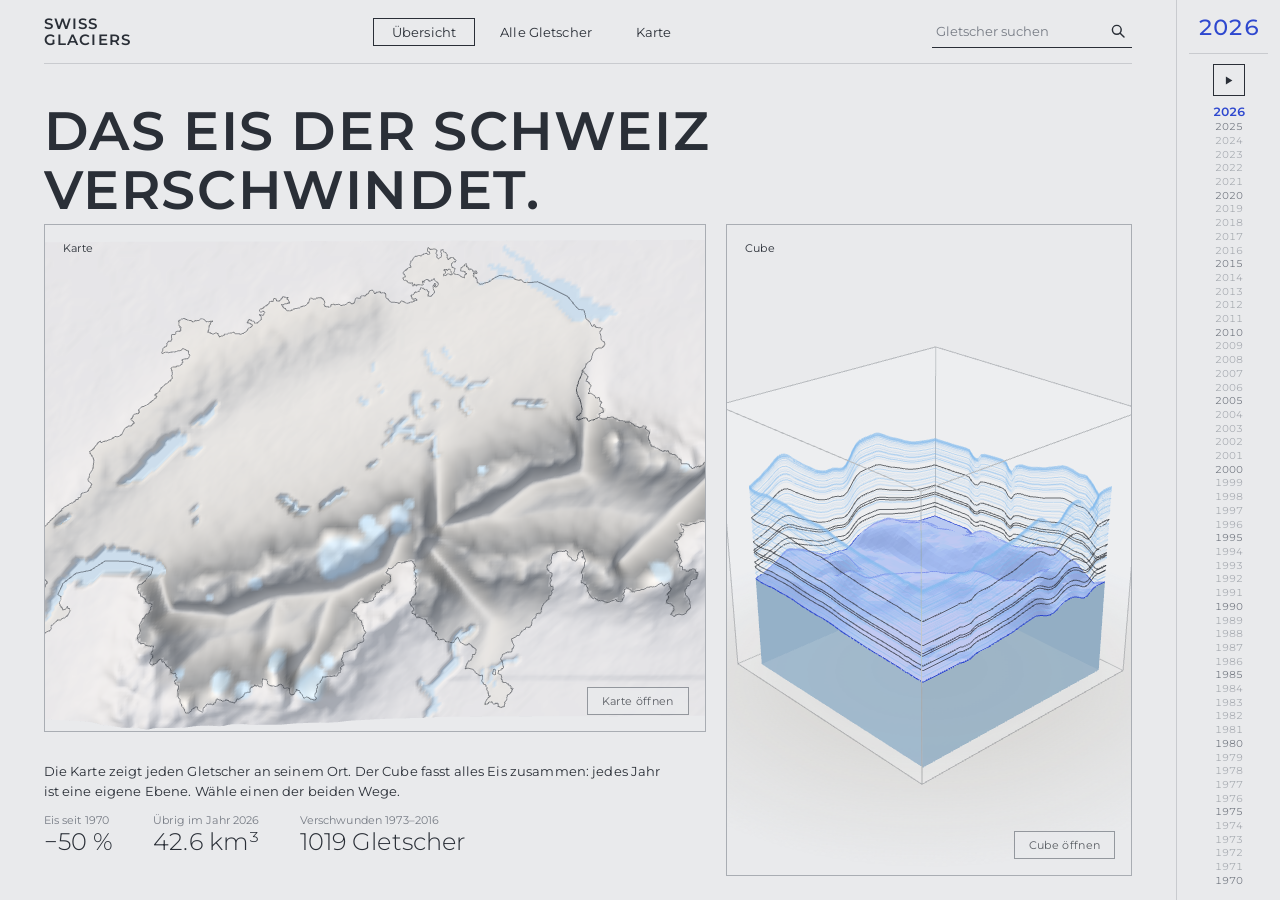
==== commit b50018df: "Neues Design Layout Co-Authored-By: vmazzoleni <245824162+vmazzoleni@users.noreply.github.com>" ====
--- a/index.html
+++ b/index.html
@@ -6,7 +6,7 @@
   <title>Swiss Glaciers – Schweizer Gletscher 1970–2026</title>
   <link rel="preconnect" href="https://fonts.googleapis.com">
   <link rel="preconnect" href="https://fonts.gstatic.com" crossorigin>
-  <link href="https://fonts.googleapis.com/css2?family=Fraunces:opsz,wght@9..144,300;9..144,400&family=Manrope:wght@400;500;600&display=swap" rel="stylesheet">
+  <link href="https://fonts.googleapis.com/css2?family=Montserrat:wght@300;400;500;600&display=swap" rel="stylesheet">
   <link rel="stylesheet" href="css/style.css">
 </head>
 <body>
@@ -15,8 +15,7 @@
   <!-- ================= Kopfzeile ================= -->
   <header class="site-header">
     <a class="logo" href="#home" data-go="home">
-      <svg viewBox="0 0 24 24" aria-hidden="true"><path d="M12 2l9 5v10l-9 5-9-5V7z M3 7l9 5 9-5 M12 12v10"/></svg>
-      Swiss Glaciers
+      Swiss<br>Glaciers
     </a>
     <nav class="main-nav" aria-label="Hauptnavigation">
       <a href="#home" data-go="home">Übersicht</a>
@@ -52,6 +51,7 @@
         <div class="panel-stage" id="home-map-stage"></div>
         <div class="label-layer" id="map-labels"></div>
         <span class="panel-tag">Karte</span>
+        <span class="panel-open" aria-hidden="true">Karte öffnen</span>
       </div>
 
       <!-- Cube -->
@@ -60,15 +60,14 @@
         <div class="label-layer" id="cube-labels"></div>
         <div class="year-layer" id="cube-years"><svg></svg></div>
 
-        <!-- Gletscher-Ansicht: Berg-Foto + Cutout (hinter dem Würfel) -->
+        <!-- Gletscher-Ansicht: Ebenen als Explosionszeichnung (Beschriftung links, Höhenkarten rechts) -->
         <div class="gview" id="gview" hidden>
-          <img class="gv-mountain" id="gv-mountain" alt="Verschneiter Berggipfel">
-          <canvas class="gv-hole" id="gv-hole" aria-hidden="true"></canvas>
-          <canvas class="gv-slab" id="gv-slab" aria-hidden="true"></canvas>
-          <div class="gv-window" id="gv-window"></div>
-          <div class="gv-table" id="gv-table"></div>
+          <svg class="ex-lines" id="ex-lines"></svg>
+          <div class="ex-labels" id="ex-labels"></div>
+          <aside class="ex-side" id="ex-side"></aside>
         </div>
         <span class="panel-tag" id="cube-tag">Cube</span>
+        <span class="panel-open" aria-hidden="true">Cube öffnen</span>
         <div class="pin-bar" id="pin-bar" hidden><span id="pin-count">1 Ebene festgehalten</span><button id="pin-clear" type="button">Auswahl löschen</button></div>
       </div>
 
@@ -129,11 +128,9 @@
     <button class="play" id="play-btn" aria-label="Abspielen">
       <svg viewBox="0 0 20 20" aria-hidden="true"><path class="i-play" d="M6 4l10 6-10 6z"/><path class="i-pause" d="M5 4h3v12H5zM12 4h3v12h-3z"/></svg>
     </button>
-    <div class="tl-track" id="tl-track" tabindex="0" role="slider" aria-valuemin="1970" aria-valuemax="2026" aria-valuenow="2026" aria-label="Jahr wählen">
-      <svg id="tl-svg"></svg>
-      <div class="tl-handle" id="tl-handle"><span id="tl-handle-year">2026</span></div>
+    <div class="tl-track" id="tl-track" role="slider" tabindex="0" aria-valuemin="1970" aria-valuemax="2026" aria-valuenow="2026" aria-label="Jahr wählen">
+      <div class="tl-list" id="tl-list"></div>
     </div>
-    <button class="today" id="today-btn">Heute</button>
   </aside>
 </div>
 
--- a/css/style.css
+++ b/css/style.css
@@ -4,28 +4,28 @@
    Orange nur für heisse Sommer. Serif nur für Titel & grosse Zahlen.
    ===================================================================== */
 :root {
-  /* Farben */
-  --paper:  #fbfaf7;   /* Firn – Hintergrund überall */
-  --white:  #ffffff;   /* Karten, Tabellen */
-  --rule:   #e2e0d9;   /* Haarlinie */
-  --rule-2: #cfccc3;
-  --ink:    #1d2330;   /* Fels – Text */
-  --ink-2:  #646a78;   /* Moräne – Nebentext */
-  --blue:   #2e48cf;   /* Gletscherblau – gemeint / gewählt */
+  /* Farben: nur Grau-Schwarz-Weiss + ein Blau */
+  --paper:  #e9eaec;   /* ruhiges Hellgrau – Hintergrund überall */
+  --white:  #f4f5f6;   /* helle Flächen */
+  --rule:   #c9cbcf;   /* feine Linie */
+  --rule-2: #a9adb3;
+  --ink:    #2a2f37;   /* Schiefer – Text & Strukturlinien */
+  --ink-2:  #777c85;   /* Nebentext */
+  --blue:   #2e48cf;   /* 2026 / gewählt */
   --blue-soft: rgba(46,72,207,.14);
-  --ice:    #cfe5f8;   /* Eis-Flächen, Zeitleiste */
-  --melt:   #d9643a;   /* nur heisse Sommer */
-
-  /* Schrift */
-  --serif: "Fraunces", Georgia, serif;
-  --sans:  "Manrope", system-ui, -apple-system, sans-serif;
-  --fs-xs: 12px;  --fs-s: 14px;  --fs-m: 18px;  --fs-l: 28px;  --fs-xl: 44px;  --fs-xxl: 64px;
+  --ice:    #cfe1f1;
+  --melt:   var(--ink);  /* kein Orange mehr: heisse Sommer = dunkel */
+
+  /* Schrift: eine Familie */
+  --serif: "Montserrat", system-ui, sans-serif;
+  --sans:  "Montserrat", system-ui, sans-serif;
+  --fs-xs: 11px;  --fs-s: 13px;  --fs-m: 16px;  --fs-l: 24px;  --fs-xl: 38px;  --fs-xxl: 54px;
 
   /* Raster */
-  --pad: clamp(24px, 3.2vw, 48px);
-  --tl-w: 112px;
-  --head: 150px;          /* Höhe des Ansicht-Kopfs */
-  --radius: 6px;
+  --pad: clamp(24px, 3.4vw, 52px);
+  --tl-w: 104px;
+  --head: 160px;
+  --radius: 0px;
   --ease: cubic-bezier(.65, 0, .25, 1);
 }
 
@@ -82,7 +82,7 @@
 
 /* ---------- Seite ---------- */
 .page { position: absolute; inset: 0; }
-.page-home:not(.state-overview) { --head: 196px; }
+.page-home:not(.state-overview) { --head: 190px; }
 
 /* Kopf jeder Ansicht */
 .view-head { position: absolute; left: var(--pad); top: 22px; right: calc(var(--pad) + 280px); z-index: 6; pointer-events: none; }
@@ -313,3 +313,128 @@
   .search input { width: 120px; }
   .view-head { right: var(--pad); }
 }
+
+/* =====================================================================
+   Ruhige Ästhetik (Referenzen: "Digitised Land", "Feel more on the road")
+   feine Linien statt Kästen, keine Rundungen, Montserrat, schwarz/weiss/blau
+   ===================================================================== */
+body { letter-spacing: .01em; }
+.card { background: transparent; border: 0; border-top: 1px solid var(--ink); border-radius: 0; }
+.rows > div { border-top-color: var(--rule); }
+
+/* Kopfzeile: Wortmarke mit gekreuzten Linien, Navigation mit Rahmen */
+.site-header { padding: 12px var(--pad); border-bottom: 0; position: relative; }
+.site-header::after { content: ""; position: absolute; left: var(--pad); right: var(--pad); bottom: 0; height: 1px; background: var(--ink); }
+.logo { font-size: 15px; font-weight: 600; text-transform: uppercase; letter-spacing: .08em; line-height: 1.05; padding: 4px 0 4px 14px; border-left: 1px solid var(--ink); }
+.main-nav { gap: 6px; }
+.main-nav a { padding: 5px 18px; border: 1px solid transparent; font-size: var(--fs-s); color: var(--ink); }
+.main-nav a:hover { border-color: var(--rule-2); }
+.main-nav a.is-active { border-color: var(--ink); }
+.search { border: 0; border-bottom: 1px solid var(--ink); border-radius: 0; background: transparent; padding: 2px 0 2px 2px; }
+.search input { font-size: var(--fs-s); }
+
+/* Titel */
+#view-title { font-family: var(--sans); font-weight: 400; letter-spacing: .01em; }
+.state-overview #view-title { font-weight: 600; text-transform: uppercase; letter-spacing: .03em; line-height: 1.08; font-size: var(--fs-xxl); }
+.state-overview .view-head { padding-left: 20px; }
+.state-overview .view-head::before { content: ""; position: absolute; left: 0; top: -10px; bottom: 4px; width: 1px; background: var(--ink); }
+.view-lede { color: var(--ink-2); }
+.crumbs ol { font-size: var(--fs-xs); }
+.back-btn { border-radius: 0; border-color: var(--ink); background: transparent; }
+
+/* Panels ohne Kästen */
+.panel { border: 0; border-radius: 0; background: transparent; }
+.state-overview .panel-map, .state-overview .panel-cube { border-top: 1px solid var(--ink); }
+.state-overview .panel-map:hover, .state-overview .panel-cube:hover { border-color: var(--ink); }
+.panel-tag { left: 0; top: 10px; color: var(--ink); font-size: var(--fs-xs); letter-spacing: .04em; }
+.state-cube .panel-cube, .state-glacier .panel-cube { background: rgba(233,234,236,.55); }
+.state-area .panel-cube { background: var(--paper); border-top: 1px solid var(--ink); }
+.home-text { padding: 14px 0 0; }
+.stats dd { font-family: var(--sans); font-weight: 300; font-size: var(--fs-l); }
+
+/* Bilder mit feinem Innenrahmen */
+.figure-img { border: 0; border-radius: 0; background: var(--white); }
+.figure-img::after { content: ""; position: absolute; inset: 12px; border: 1px solid rgba(255,255,255,.75); pointer-events: none; }
+.badge, .badge.real { border-radius: 0; border-color: var(--ink); color: var(--ink); }
+.switch { border-radius: 0; border-color: var(--ink); background: transparent; }
+.switch .sw, .switch .sw i { border-radius: 0; }
+.pin-bar, .pin-bar button, .pr-jump { border-radius: 0; }
+.pr-core { border-color: var(--rule); }
+.pr-marker i { box-shadow: 0 0 0 5px var(--blue-soft); }
+.tooltip { border-radius: 0; border-color: var(--ink); }
+
+/* Zahlen-Karte als ruhiger Block mit Linie */
+.info-card { background: rgba(233,234,236,.88); padding: 12px 0 0; width: 260px; }
+.hero-num { font-family: var(--sans); font-weight: 300; }
+.bar { height: 1px; background: var(--rule-2); }
+.bar span { height: 3px; margin-top: -1px; }
+
+/* Beschriftungen in 3D */
+.glabel .gl-text, .ylab { text-shadow: 0 0 2px var(--paper), 0 0 4px var(--paper), 0 0 6px var(--paper); }
+.glabel .gl-name { font-weight: 500; }
+.glabel.gone .gl-name { color: var(--ink-2); }
+.glabel.gone .gl-dot { background: var(--ink-2); }
+.ylab.hot b { color: var(--ink); }
+.year-layer path.hot { stroke: rgba(42,47,55,.55); }
+
+/* Zeitleiste: nur Jahreszahlen, 2026 blau */
+.timeline { border-left: 1px solid var(--ink); gap: 10px; padding: 14px 0 14px; }
+.tl-big { font-family: var(--sans); font-weight: 500; font-size: 22px; border-bottom: 1px solid var(--ink); }
+.tl-big.is-now { color: var(--blue); }
+.play { border-radius: 0; border-color: var(--ink); background: transparent; width: 32px; height: 32px; }
+.play.is-playing { border-color: var(--ink); }
+.play.is-playing svg { fill: var(--ink); }
+.tl-track { margin: 0 8px; cursor: pointer; }
+.tl-list { position: absolute; inset: 0; display: flex; flex-direction: column; justify-content: space-between; align-items: center; touch-action: none; }
+.tl-year { border: 0; background: none; padding: 0; line-height: 1; font-size: 9.5px; color: var(--rule-2); font-variant-numeric: tabular-nums; cursor: pointer; transition: color .15s, font-size .15s; }
+.tl-year.major { color: var(--ink-2); }
+.tl-year:hover { color: var(--ink); }
+.tl-year.is-sel { color: var(--ink); font-weight: 600; font-size: 12px; }
+.tl-year.is-now { color: var(--blue); font-weight: 600; font-size: 11px; }
+.tl-year.is-now.is-sel { font-size: 12px; }
+
+/* Explosionszeichnung (Gletscher-Ebenen) */
+.gview { z-index: 2; pointer-events: none; }
+.ex-lines { position: absolute; inset: 0; width: 100%; height: 100%; overflow: visible; }
+.ex-lines path { fill: none; stroke: var(--ink-2); stroke-width: 1; }
+.ex-lines path.on { stroke: var(--blue); }
+.ex-labels { position: absolute; inset: 0; }
+.ex-label { position: absolute; left: 0; top: 0; width: 170px; text-align: center; font-size: var(--fs-xs); color: var(--ink-2); line-height: 1.45; pointer-events: auto; cursor: pointer; will-change: transform; }
+.ex-label b { display: block; color: var(--ink); font-weight: 500; font-size: var(--fs-s); }
+.ex-label.on b, .ex-label.on { color: var(--blue); }
+.ex-side { position: absolute; right: 0; top: 0; width: 150px; display: flex; flex-direction: column; gap: 10px; pointer-events: auto; }
+.ex-thumb { margin: 0; }
+.ex-thumb canvas { display: block; width: 100%; aspect-ratio: 1.15; }
+.ex-thumb figcaption { font-size: var(--fs-xs); color: var(--ink-2); text-align: center; margin-top: 4px; }
+.ex-thumb.on figcaption { color: var(--blue); }
+.ex-note { font-size: var(--fs-xs); color: var(--ink-2); text-align: center; line-height: 1.5; margin: 4px 0 0; }
+
+/* =====================================================================
+   Startseite: keine schwarzen Linien, Karte & Cube als zwei helle Kästen,
+   die beim Darüberfahren etwas grösser werden
+   ===================================================================== */
+.site-header::after { background: var(--rule); }
+.logo { border-left: 0; padding-left: 0; }
+.timeline { border-left-color: var(--rule); }
+.tl-big { border-bottom-color: var(--rule); }
+.state-overview .view-head { padding-left: 0; }
+.state-overview .view-head::before { display: none; }
+.home-text.card { border-top: 0; }
+
+.state-overview .panel-map, .state-overview .panel-cube {
+  background: var(--paper); border: 1px solid var(--rule-2); border-top: 1px solid var(--rule-2);
+  transition: left .9s var(--ease), top .9s var(--ease), width .9s var(--ease), height .9s var(--ease),
+              opacity .6s ease, filter .6s ease, transform .35s var(--ease), box-shadow .35s ease, border-color .35s ease;
+}
+.state-overview .panel-map:hover, .state-overview .panel-cube:hover,
+.state-overview .panel-map:focus-visible, .state-overview .panel-cube:focus-visible {
+  transform: scale(1.025); border-color: var(--ink-2); box-shadow: 0 18px 40px -18px rgba(42,47,55,.35); z-index: 5;
+}
+.state-overview .panel-tag { left: 18px; top: 16px; }
+.panel-open {
+  position: absolute; right: 16px; bottom: 16px; z-index: 5; pointer-events: none;
+  font-size: var(--fs-xs); letter-spacing: .03em; color: var(--ink); background: var(--paper);
+  border: 1px solid var(--ink-2); padding: 6px 14px; opacity: 0; transition: opacity .3s, background .3s, color .3s;
+}
+.state-overview .panel-open { opacity: .75; }
+.state-overview .panel:hover .panel-open, .state-overview .panel:focus-visible .panel-open { opacity: 1; background: var(--ink); color: var(--white); border-color: var(--ink); }
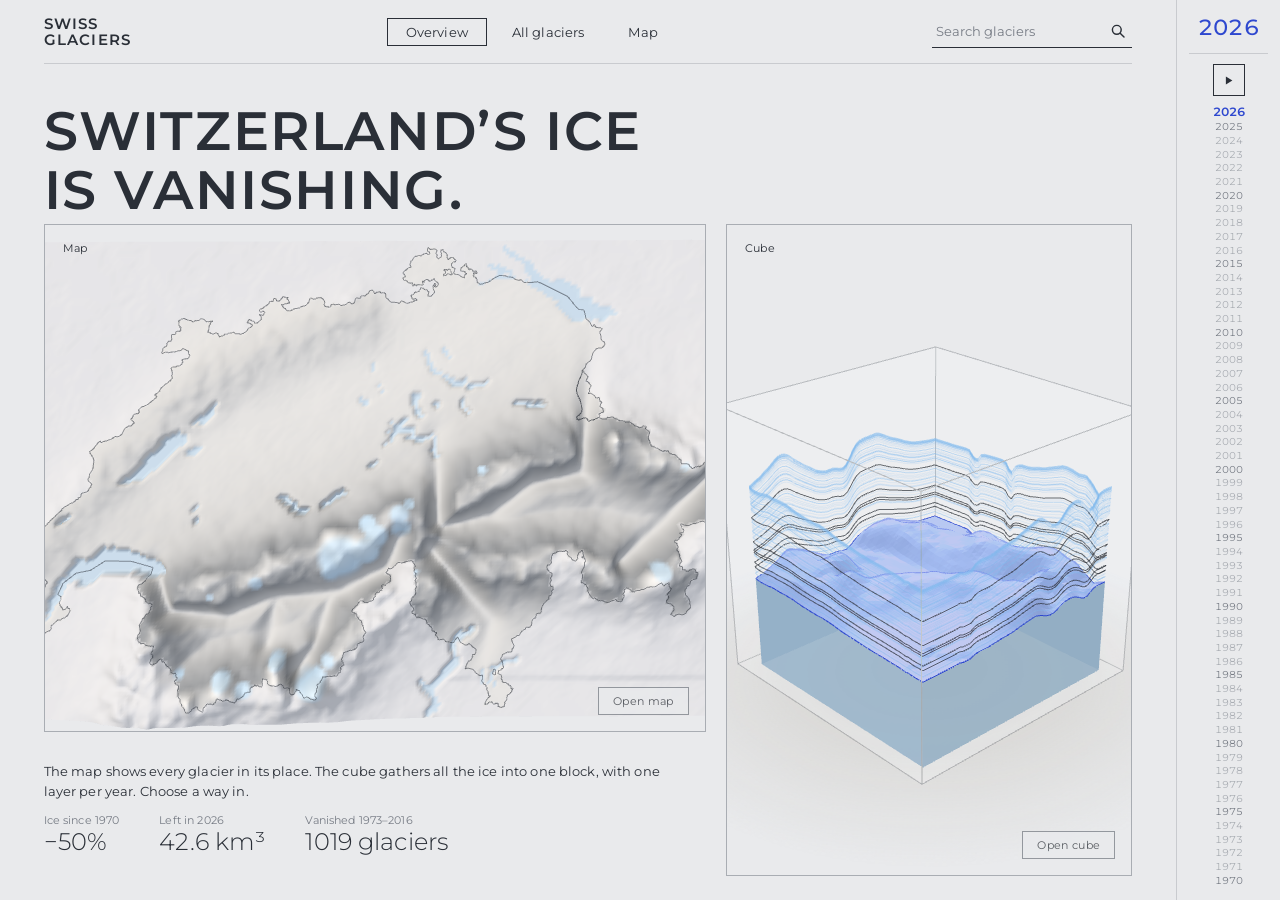
==== commit 0f246b0d: "Change Language and the layer system Co-Authored-By: vmazzoleni <245824162+vmazzoleni@users.noreply." ====
--- a/index.html
+++ b/index.html
@@ -1,9 +1,9 @@
 <!DOCTYPE html>
-<html lang="de">
+<html lang="en">
 <head>
   <meta charset="UTF-8">
   <meta name="viewport" content="width=device-width, initial-scale=1.0">
-  <title>Swiss Glaciers – Schweizer Gletscher 1970–2026</title>
+  <title>Swiss Glaciers 1970–2026</title>
   <link rel="preconnect" href="https://fonts.googleapis.com">
   <link rel="preconnect" href="https://fonts.gstatic.com" crossorigin>
   <link href="https://fonts.googleapis.com/css2?family=Montserrat:wght@300;400;500;600&display=swap" rel="stylesheet">
@@ -18,12 +18,12 @@
       Swiss<br>Glaciers
     </a>
     <nav class="main-nav" aria-label="Hauptnavigation">
-      <a href="#home" data-go="home">Übersicht</a>
-      <a href="#cube" data-go="cube">Alle Gletscher</a>
-      <a href="#map" data-go="map">Karte</a>
+      <a href="#home" data-go="home">Overview</a>
+      <a href="#cube" data-go="cube">All glaciers</a>
+      <a href="#map" data-go="map">Map</a>
     </nav>
     <form class="search" id="search" role="search" autocomplete="off">
-      <input id="search-input" list="glacier-list" placeholder="Gletscher suchen" aria-label="Gletscher suchen">
+      <input id="search-input" list="glacier-list" placeholder="Search glaciers" aria-label="Search glaciers">
       <datalist id="glacier-list"></datalist>
       <button type="submit" aria-label="Suchen">
         <svg viewBox="0 0 20 20" aria-hidden="true"><circle cx="8.5" cy="8.5" r="5.5"/><path d="M13 13l4.5 4.5"/></svg>
@@ -36,26 +36,26 @@
 
       <!-- Kopf jeder Ansicht: Zurück + Pfad, Titel, ein Satz -->
       <div class="view-head">
-        <nav class="crumbs" aria-label="Pfad">
-          <button class="back-btn" id="back-btn" aria-label="Zurück">
+        <nav class="crumbs" aria-label="Breadcrumb">
+          <button class="back-btn" id="back-btn" aria-label="Back">
             <svg viewBox="0 0 24 24" aria-hidden="true"><path d="M19 5v7a3 3 0 0 1-3 3H6 M10 11l-4 4 4 4"/></svg>
           </button>
           <ol id="crumbs"></ol>
         </nav>
-        <h1 id="view-title">Das Eis der Schweiz <span class="rotator" aria-live="polite"><span class="rot-word">schmilzt.</span></span></h1>
+        <h1 id="view-title">Switzerland’s ice <span class="rotator" aria-live="polite"><span class="rot-word">is melting.</span></span></h1>
         <p class="view-lede" id="view-lede"></p>
       </div>
 
       <!-- Karte -->
-      <div class="panel panel-map" id="panel-map" role="link" tabindex="0" aria-label="Karte öffnen">
+      <div class="panel panel-map" id="panel-map" role="link" tabindex="0" aria-label="Open map">
         <div class="panel-stage" id="home-map-stage"></div>
         <div class="label-layer" id="map-labels"></div>
-        <span class="panel-tag">Karte</span>
-        <span class="panel-open" aria-hidden="true">Karte öffnen</span>
+        <span class="panel-tag">Map</span>
+        <span class="panel-open" aria-hidden="true">Open map</span>
       </div>
 
       <!-- Cube -->
-      <div class="panel panel-cube" id="panel-cube" role="button" tabindex="0" aria-label="Cube öffnen">
+      <div class="panel panel-cube" id="panel-cube" role="button" tabindex="0" aria-label="Open cube">
         <div class="panel-stage" id="cube-stage"></div>
         <div class="label-layer" id="cube-labels"></div>
         <div class="year-layer" id="cube-years"><svg></svg></div>
@@ -67,54 +67,54 @@
           <aside class="ex-side" id="ex-side"></aside>
         </div>
         <span class="panel-tag" id="cube-tag">Cube</span>
-        <span class="panel-open" aria-hidden="true">Cube öffnen</span>
-        <div class="pin-bar" id="pin-bar" hidden><span id="pin-count">1 Ebene festgehalten</span><button id="pin-clear" type="button">Auswahl löschen</button></div>
+        <span class="panel-open" aria-hidden="true">Open cube</span>
+        <div class="pin-bar" id="pin-bar" hidden><span id="pin-count">1 layer pinned</span><button id="pin-clear" type="button">Clear selection</button></div>
       </div>
 
       <!-- Text der Übersicht -->
       <div class="home-text card">
-        <p class="lead">Die Karte zeigt jeden Gletscher an seinem Ort. Der Cube fasst alles Eis zusammen: jedes Jahr ist eine eigene Ebene. Wähle einen der beiden Wege.</p>
+        <p class="lead">The map shows every glacier in its place. The cube gathers all the ice into one block, with one layer per year. Choose a way in.</p>
         <dl class="stats">
-          <div><dt>Eis seit 1970</dt><dd id="st-pct">−50 %</dd></div>
-          <div><dt>Übrig im Jahr <span class="yr">2026</span></dt><dd id="st-vol">42.6 km³</dd></div>
-          <div><dt>Verschwunden 1973–2016</dt><dd>1019 Gletscher</dd></div>
+          <div><dt>Ice since 1970</dt><dd id="st-pct">−50%</dd></div>
+          <div><dt>Left in <span class="yr">2026</span></dt><dd id="st-vol">42.6 km³</dd></div>
+          <div><dt>Vanished 1973–2016</dt><dd>1019 glaciers</dd></div>
         </dl>
       </div>
 
       <!-- Kernbohrung -->
-      <section class="probe" id="probe" hidden aria-label="Kernbohrung">
+      <section class="probe" id="probe" hidden aria-label="Ice core">
         <figure class="figure pr-photo">
-          <div class="figure-img"><img id="pr-photo" alt="Gletscher-Gebiet mit Bohrstelle"><span class="pr-marker" aria-hidden="true"><i></i></span></div>
-          <figcaption>Bohrstelle <b id="pr-site">–</b></figcaption>
+          <div class="figure-img"><img id="pr-photo" alt="Glacier area with drill site"><span class="pr-marker" aria-hidden="true"><i></i></span></div>
+          <figcaption>Drill site <b id="pr-site">–</b></figcaption>
         </figure>
         <div class="pr-core" id="pr-core">
-          <div class="pr-head"><span class="badge" id="pr-badge">Platzhalter</span><p class="pr-after" id="pr-after"></p></div>
+          <div class="pr-head"><span class="badge" id="pr-badge">Placeholder</span><p class="pr-after" id="pr-after"></p></div>
           <svg id="pr-svg"></svg>
           <p class="footnote" id="pr-note"></p>
         </div>
         <aside class="pr-side">
           <figure class="figure pr-ice">
             <div class="figure-img">
-              <img id="pr-icecore" alt="Echter Eiskern mit sichtbaren Jahresschichten" hidden>
-              <div class="pr-ice-ph" id="pr-icecore-ph" hidden><span>Das Foto lädt aus dem Internet.<br>Offline: <code>img/eiskern.jpg</code> ablegen.</span></div>
+              <img id="pr-icecore" alt="Real ice core with visible annual layers" hidden>
+              <div class="pr-ice-ph" id="pr-icecore-ph" hidden><span>The photo loads from the internet.<br>Offline: add <code>img/eiskern.jpg</code>.</span></div>
             </div>
-            <figcaption>Eiskern mit Jahresschichten (GISP2, 1837 m Tiefe). Foto: National Ice Core Laboratory, USGS, gemeinfrei.</figcaption>
+            <figcaption>Ice core with annual layers (GISP2, 1837 m deep). Photo: National Ice Core Laboratory, USGS, public domain.</figcaption>
           </figure>
-          <button class="switch" id="pr-toggle" aria-pressed="false"><span class="sw"><i></i></span>Messdaten anzeigen</button>
+          <button class="switch" id="pr-toggle" aria-pressed="false"><span class="sw"><i></i></span>Show measured data</button>
           <div class="pr-table-wrap" id="pr-table-wrap"><div id="pr-table"></div></div>
         </aside>
       </section>
     </section>
 
     <!-- Zahlen -->
-    <aside class="info-card card" id="info-card" aria-label="Zahlen zum gewählten Jahr">
-      <p class="ic-title" id="info-kicker">Gletschereis der Schweiz, 2026</p>
+    <aside class="info-card card" id="info-card" aria-label="Figures for the selected year">
+      <p class="ic-title" id="info-kicker">Swiss glacier ice, 2026</p>
       <div class="hero-num"><span id="hero-vol">42.6</span> <small id="hero-unit">km³</small></div>
       <div class="bar" aria-hidden="true"><span id="hero-bar"></span></div>
-      <p class="sub" id="hero-sub">50 % des Eises von 1970</p>
+      <p class="sub" id="hero-sub">50% of the 1970 ice</p>
       <dl class="rows">
-        <div><dt>Seit 1970</dt><dd id="loss-total">−42.4 km³</dd></div>
-        <div><dt>In diesem Jahr</dt><dd id="loss-year">−2.5 km³</dd></div>
+        <div><dt>Since 1970</dt><dd id="loss-total">−42.4 km³</dd></div>
+        <div><dt>This year</dt><dd id="loss-year">−2.5 km³</dd></div>
       </dl>
       <p class="note" id="year-note"></p>
     </aside>
@@ -123,12 +123,12 @@
   </main>
 
   <!-- ================= Zeitleiste rechts ================= -->
-  <aside class="timeline" aria-label="Zeitleiste 1970 bis 2026">
+  <aside class="timeline" aria-label="Timeline 1970 to 2026">
     <div class="tl-big" id="tl-big">2026</div>
-    <button class="play" id="play-btn" aria-label="Abspielen">
+    <button class="play" id="play-btn" aria-label="Play">
       <svg viewBox="0 0 20 20" aria-hidden="true"><path class="i-play" d="M6 4l10 6-10 6z"/><path class="i-pause" d="M5 4h3v12H5zM12 4h3v12h-3z"/></svg>
     </button>
-    <div class="tl-track" id="tl-track" role="slider" tabindex="0" aria-valuemin="1970" aria-valuemax="2026" aria-valuenow="2026" aria-label="Jahr wählen">
+    <div class="tl-track" id="tl-track" role="slider" tabindex="0" aria-valuemin="1970" aria-valuemax="2026" aria-valuenow="2026" aria-label="Select year">
       <div class="tl-list" id="tl-list"></div>
     </div>
   </aside>
--- a/css/style.css
+++ b/css/style.css
@@ -399,12 +399,13 @@
 .ex-lines path { fill: none; stroke: var(--ink-2); stroke-width: 1; }
 .ex-lines path.on { stroke: var(--blue); }
 .ex-labels { position: absolute; inset: 0; }
-.ex-label { position: absolute; left: 0; top: 0; width: 170px; text-align: center; font-size: var(--fs-xs); color: var(--ink-2); line-height: 1.45; pointer-events: auto; cursor: pointer; will-change: transform; }
+.ex-label { position: absolute; left: 0; top: 0; width: 170px; text-align: left; font-size: var(--fs-xs); color: var(--ink-2); line-height: 1.45; pointer-events: auto; cursor: pointer; will-change: transform; }
 .ex-label b { display: block; color: var(--ink); font-weight: 500; font-size: var(--fs-s); }
 .ex-label.on b, .ex-label.on { color: var(--blue); }
-.ex-side { position: absolute; right: 0; top: 0; width: 150px; display: flex; flex-direction: column; gap: 10px; pointer-events: auto; }
+.ex-side { position: absolute; right: 0; top: 0; bottom: 0; width: 112px; display: flex; flex-direction: column; gap: 8px; pointer-events: auto; }
 .ex-thumb { margin: 0; }
-.ex-thumb canvas { display: block; width: 100%; aspect-ratio: 1.15; }
+.ex-thumb canvas { display: block; width: 100%; aspect-ratio: 1.35; opacity: .85; }
+.ex-thumb.on canvas { opacity: 1; outline: 1px solid var(--blue); outline-offset: 2px; }
 .ex-thumb figcaption { font-size: var(--fs-xs); color: var(--ink-2); text-align: center; margin-top: 4px; }
 .ex-thumb.on figcaption { color: var(--blue); }
 .ex-note { font-size: var(--fs-xs); color: var(--ink-2); text-align: center; line-height: 1.5; margin: 4px 0 0; }
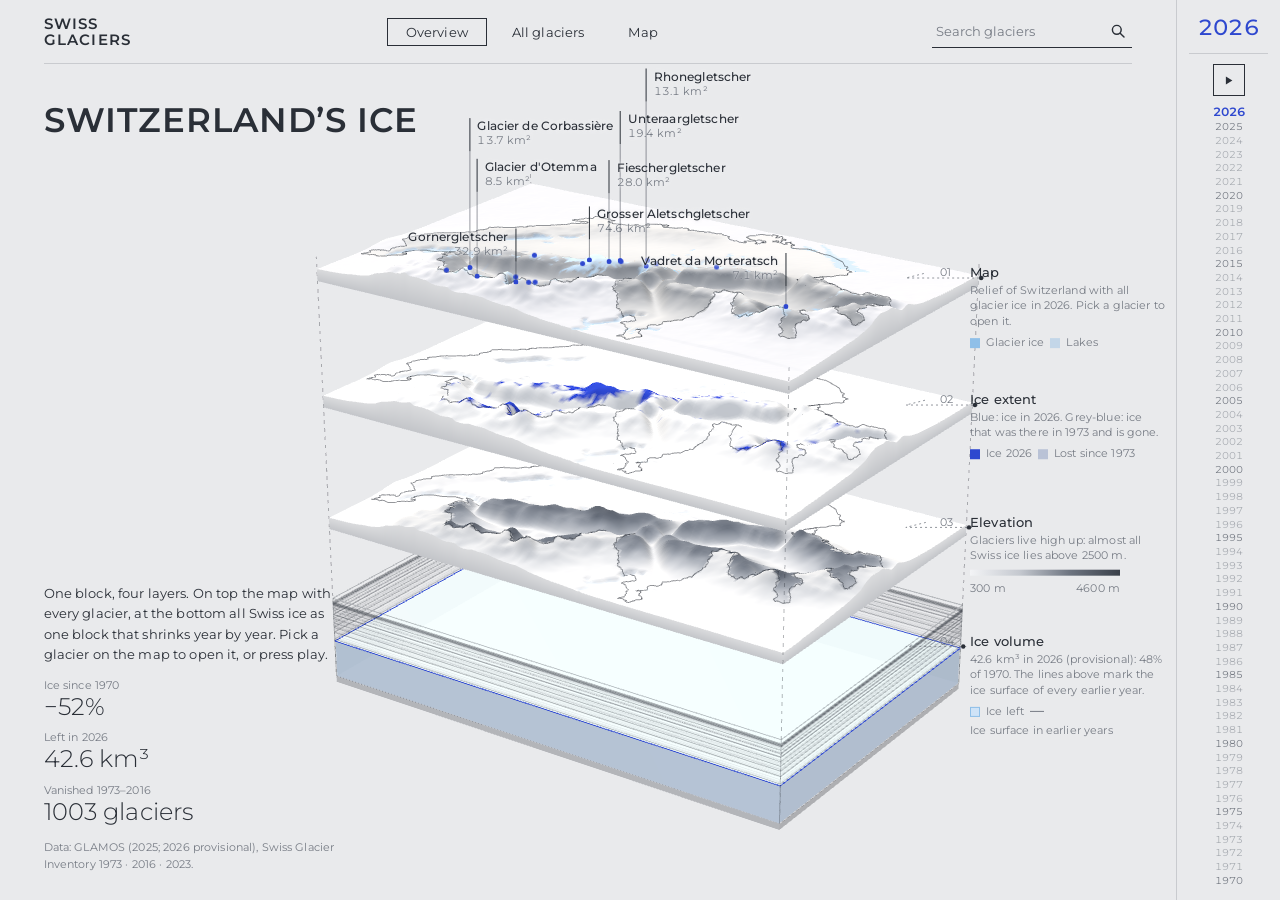
==== commit d6cd9ecd: "real data Co-Authored-By: vmazzoleni <245824162+vmazzoleni@users.noreply.github.com>" ====
--- a/index.html
+++ b/index.html
@@ -46,6 +46,13 @@
         <p class="view-lede" id="view-lede"></p>
       </div>
 
+      <!-- Startseite: ein Block, Karte oben, Cube unten -->
+      <div class="stack" id="stack">
+        <div class="panel-stage" id="stack-stage"></div>
+        <div class="label-layer" id="stack-glabels"></div>
+        <div class="sk-labels" id="stack-labels"></div>
+      </div>
+
       <!-- Karte -->
       <div class="panel panel-map" id="panel-map" role="link" tabindex="0" aria-label="Open map">
         <div class="panel-stage" id="home-map-stage"></div>
@@ -73,12 +80,13 @@
 
       <!-- Text der Übersicht -->
       <div class="home-text card">
-        <p class="lead">The map shows every glacier in its place. The cube gathers all the ice into one block, with one layer per year. Choose a way in.</p>
+        <p class="lead">One block, four layers. On top the map with every glacier, at the bottom all Swiss ice as one block that shrinks year by year. Pick a glacier on the map to open it, or press play.</p>
         <dl class="stats">
           <div><dt>Ice since 1970</dt><dd id="st-pct">−50%</dd></div>
           <div><dt>Left in <span class="yr">2026</span></dt><dd id="st-vol">42.6 km³</dd></div>
-          <div><dt>Vanished 1973–2016</dt><dd>1019 glaciers</dd></div>
+          <div><dt>Vanished 1973–2016</dt><dd id="st-gone">1003 glaciers</dd></div>
         </dl>
+        <p class="src-note">Data: GLAMOS (2025; 2026 provisional), Swiss Glacier Inventory 1973 · 2016 · 2023.</p>
       </div>
 
       <!-- Kernbohrung -->
@@ -115,6 +123,7 @@
       <dl class="rows">
         <div><dt>Since 1970</dt><dd id="loss-total">−42.4 km³</dd></div>
         <div><dt>This year</dt><dd id="loss-year">−2.5 km³</dd></div>
+        <div id="row-len" hidden><dt>Glacier tongue since 1970</dt><dd id="loss-len">–</dd></div>
       </dl>
       <p class="note" id="year-note"></p>
     </aside>
@@ -135,6 +144,7 @@
 </div>
 
 <script src="js/vendor/three.min.js"></script>
+<script src="js/glamos.js"></script>
 <script src="js/data.js"></script>
 <script src="js/switzerland.js"></script>
 <script src="img/berg-cutout.js"></script>
@@ -145,6 +155,7 @@
 <script src="js/glacierview.js"></script>
 <script src="js/cubeview.js"></script>
 <script src="js/mapview.js"></script>
+<script src="js/stackview.js"></script>
 <script src="js/probe.js"></script>
 <script>App.start();</script>
 </body>
--- a/css/style.css
+++ b/css/style.css
@@ -439,3 +439,40 @@
 }
 .state-overview .panel-open { opacity: .75; }
 .state-overview .panel:hover .panel-open, .state-overview .panel:focus-visible .panel-open { opacity: 1; background: var(--ink); color: var(--white); border-color: var(--ink); }
+
+/* ---------- echte Daten: Quelle, ausgeblendete Zeilen ---------- */
+.rows > div[hidden] { display: none; }
+.src-note { margin: 14px 0 0; max-width: 62ch; font-size: var(--fs-xs); line-height: 1.5; color: var(--ink-2); }
+
+/* =====================================================================
+   Startseite neu: EIN Block (Karte oben, Cube unten), Ebenen auseinandergezogen
+   ===================================================================== */
+.stack { position: absolute; inset: 0; z-index: 1; opacity: 0; pointer-events: none; transition: opacity .6s ease; }
+.state-overview .stack { opacity: 1; pointer-events: auto; }
+.stack .panel-stage { position: absolute; inset: 0; }
+.state-overview .panel-map, .state-overview .panel-cube { opacity: 0 !important; pointer-events: none !important; }
+.state-overview .home-text { width: 300px; height: auto; bottom: 28px; padding: 0; z-index: 3; }
+.state-overview .home-text .stats { flex-direction: column; gap: 10px; margin-top: 14px; }
+.state-overview .home-text .lead { font-size: var(--fs-s); line-height: 1.55; }
+.state-overview #view-title { font-size: 34px; }
+.state-overview .view-head { z-index: 3; max-width: 400px; pointer-events: none; }
+
+.sk-labels { position: absolute; inset: 0; pointer-events: none; }
+.sk-lines { position: absolute; inset: 0; width: 100%; height: 100%; overflow: visible; }
+.sk-lines path { fill: none; stroke: var(--ink-2); stroke-width: .8; stroke-dasharray: 2 3; }
+.sk-lines path.on { stroke: var(--blue); stroke-dasharray: none; }
+.sk-lines circle { fill: var(--ink); }
+.sk-label { position: absolute; left: 0; top: 0; width: 226px; display: grid; grid-template-columns: 26px 1fr; gap: 4px; pointer-events: auto; cursor: default; }
+.sk-num { font-size: var(--fs-xs); color: var(--ink-2); padding-top: 1px; }
+.sk-title { display: block; font-weight: 500; font-size: var(--fs-s); color: var(--ink); }
+.sk-text { margin: 3px 0 6px; font-size: var(--fs-xs); line-height: 1.45; color: var(--ink-2); }
+.sk-legend { display: flex; flex-wrap: wrap; align-items: center; gap: 6px; font-size: 10.5px; color: var(--ink-2); }
+.sk-label.on .sk-title, .sk-label.on .sk-num { color: var(--blue); }
+.lg-sw { display: inline-block; width: 10px; height: 10px; vertical-align: -1px; }
+.lg-sw.lake { background: #c3d6e8; }
+.lg-sw.line { width: 14px; height: 0; border-top: 1px solid var(--ink-2); }
+.lg-sw.dash { width: 14px; height: 0; border-top: 1px dashed var(--ink-2); }
+.lg-bar { display: block; width: 150px; height: 6px; }
+.lg-ends { display: flex; justify-content: space-between; width: 150px; }
+#stack-glabels { position: absolute; inset: 0; pointer-events: none; }
+#stack-glabels .glabel { pointer-events: auto; }
